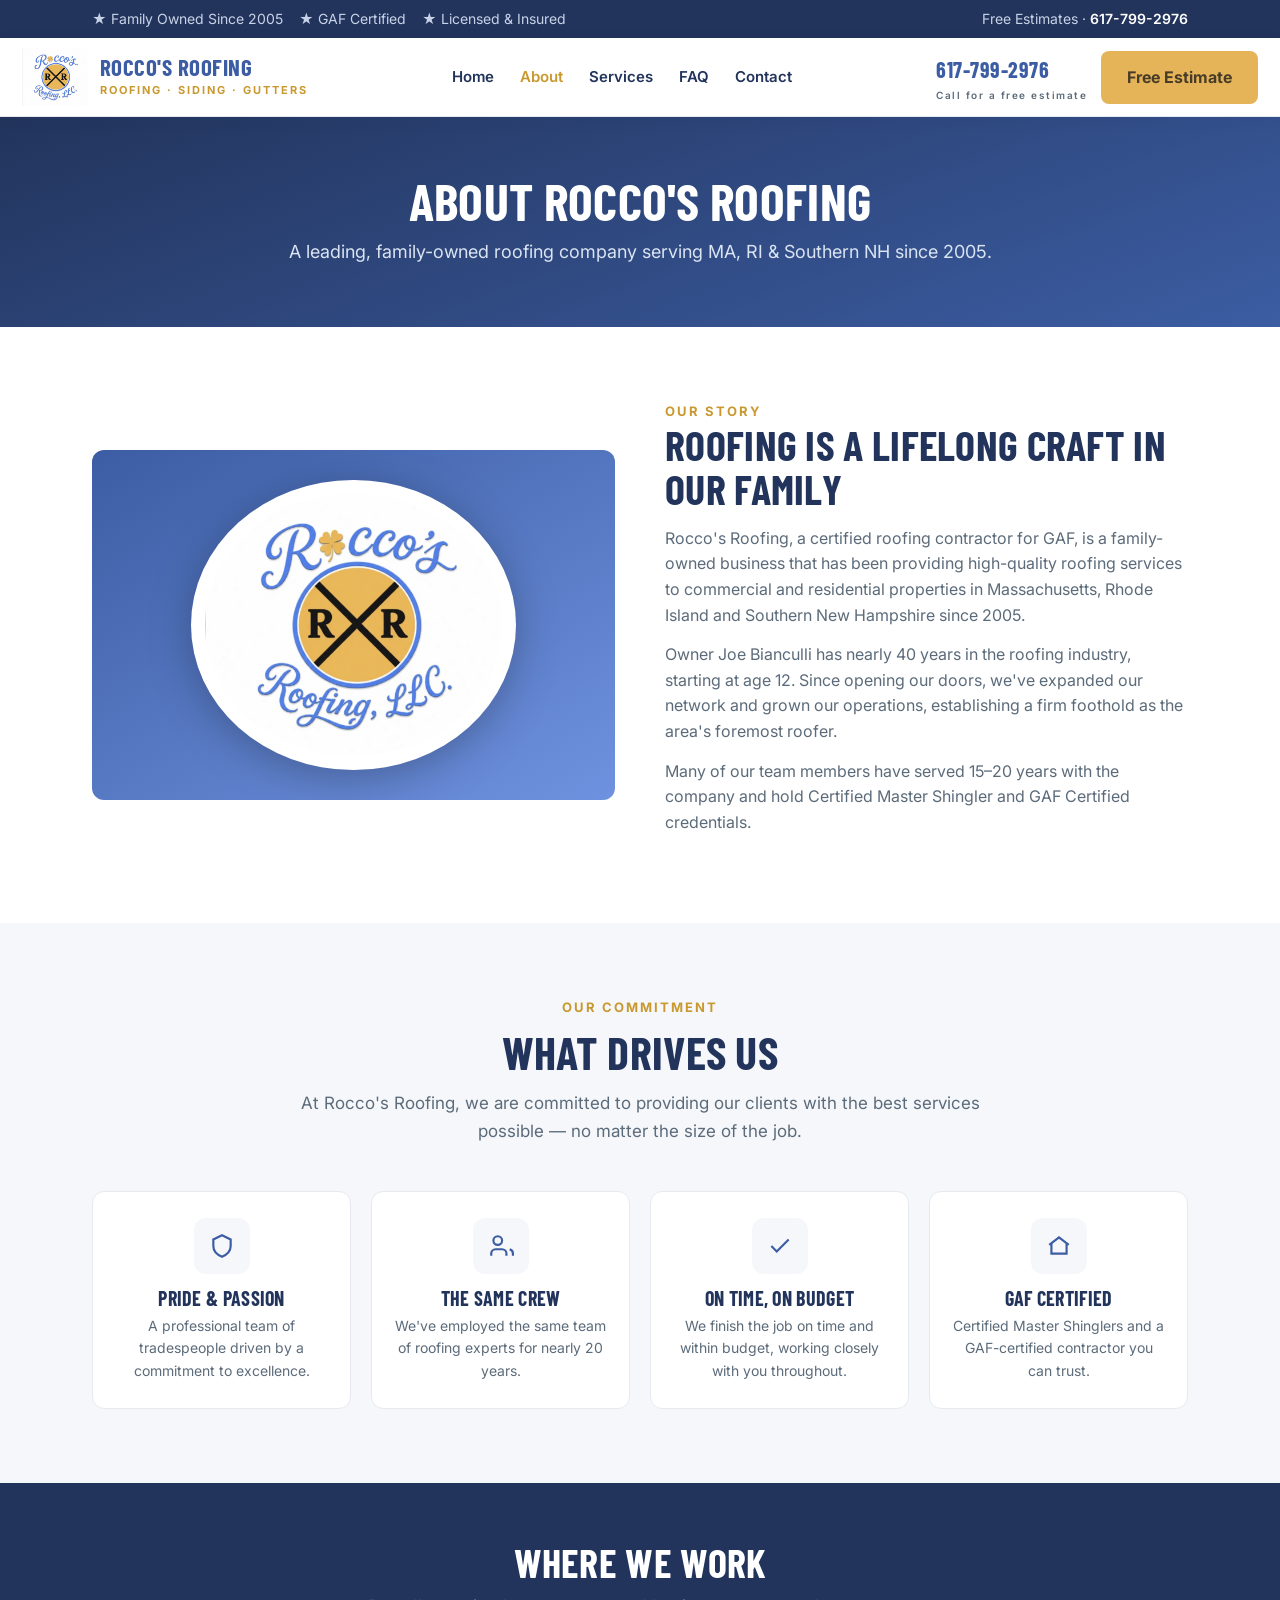
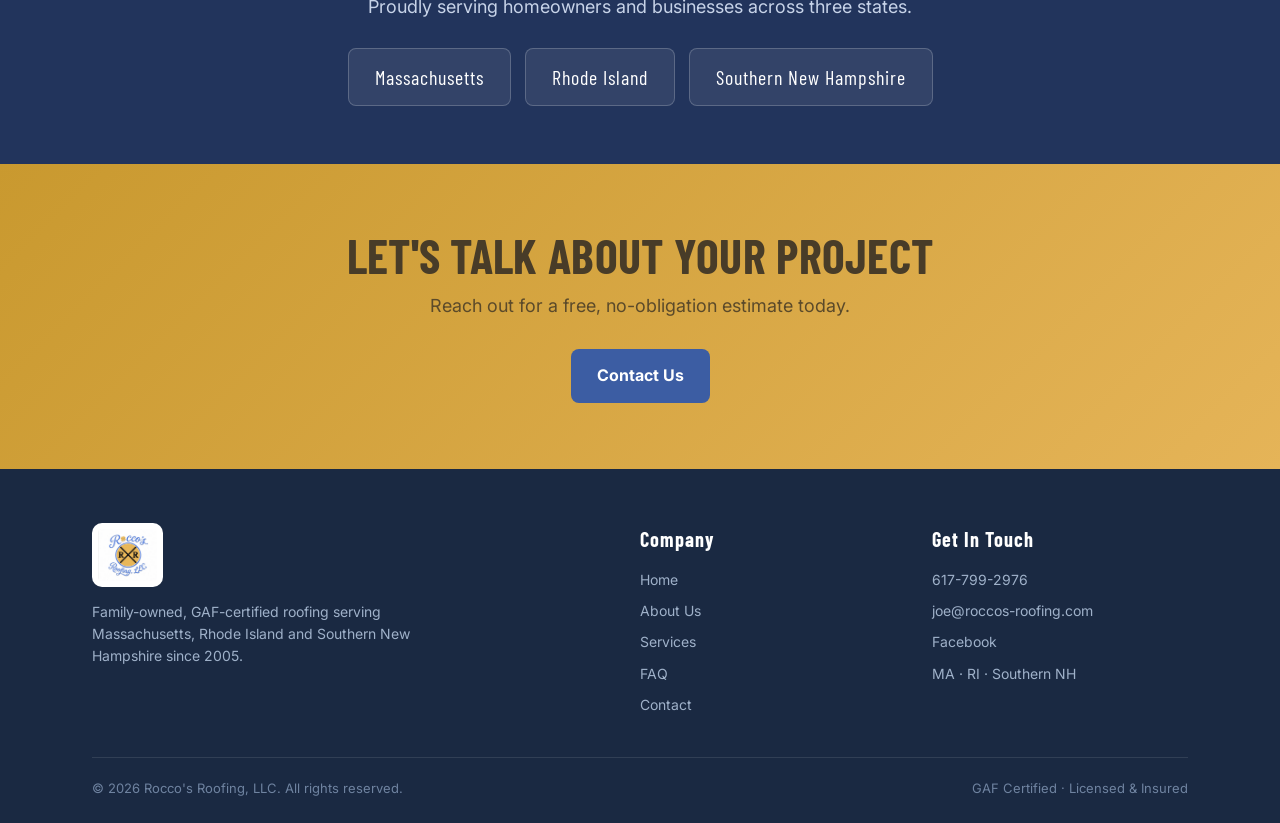
==== about.html @ b404a89e "add new website" ====
<!DOCTYPE html>
<html lang="en">
<head>
<meta charset="UTF-8">
<meta name="viewport" content="width=device-width, initial-scale=1.0">
<title>About Us | Rocco's Roofing, LLC</title>
<meta name="description" content="Family-owned since 2005 and GAF-certified, Rocco's Roofing serves MA, RI and Southern NH with a trusted crew of Certified Master Shinglers. Owner Joe Bianculli has nearly 40 years in roofing.">
<link rel="icon" href="logo.png">
<link rel="preconnect" href="https://fonts.googleapis.com"><link rel="preconnect" href="https://fonts.gstatic.com" crossorigin>
<link href="https://fonts.googleapis.com/css2?family=Barlow+Condensed:wght@600;700&family=Inter:wght@400;500;600;700&display=swap" rel="stylesheet">
<link rel="stylesheet" href="style.css">
</head>
<body>
<div class="topbar"><div class="wrap">
  <div class="badges"><span>★ Family Owned Since 2005</span><span>★ GAF Certified</span><span>★ Licensed &amp; Insured</span></div>
  <div>Free Estimates · <a href="tel:6177992976">617-799-2976</a></div>
</div></div>
<header><div class="nav">
  <a class="brand" href="index.html"><img src="logo.png" alt="Rocco's Roofing, LLC logo"><span class="bt"><b>Rocco's Roofing</b><small>Roofing · Siding · Gutters</small></span></a>
  <nav class="menu" id="menu"><a href="index.html">Home</a><a href="about.html" class="active">About</a><a href="services.html">Services</a><a href="faq.html">FAQ</a><a href="contact.html">Contact</a></nav>
  <div class="nav-cta"><a class="phone-link" href="tel:6177992976">617-799-2976<span>Call for a free estimate</span></a><a class="btn btn-gold" href="contact.html">Free Estimate</a><button class="hamburger" id="burger" aria-label="Menu"><span></span><span></span><span></span></button></div>
</div></header>

<section class="page-hero"><div class="wrap"><h1>About Rocco's Roofing</h1><p>A leading, family-owned roofing company serving MA, RI &amp; Southern NH since 2005.</p></div></section>

<section class="pad"><div class="wrap split">
  <div class="imgcard"><img src="logo.png" alt="Rocco's Roofing, LLC"></div>
  <div>
    <div class="kick">Our Story</div>
    <h2>Roofing is a lifelong craft in our family</h2>
    <p>Rocco's Roofing, a certified roofing contractor for GAF, is a family-owned business that has been providing high-quality roofing services to commercial and residential properties in Massachusetts, Rhode Island and Southern New Hampshire since 2005.</p>
    <p>Owner Joe Bianculli has nearly 40 years in the roofing industry, starting at age 12. Since opening our doors, we've expanded our network and grown our operations, establishing a firm foothold as the area's foremost roofer.</p>
    <p>Many of our team members have served 15–20 years with the company and hold Certified Master Shingler and GAF Certified credentials.</p>
  </div>
</div></section>

<section class="pad services"><div class="wrap">
  <div class="sec-head"><div class="kick">Our Commitment</div><h2>What drives us</h2><p>At Rocco's Roofing, we are committed to providing our clients with the best services possible — no matter the size of the job.</p></div>
  <div class="features">
    <div class="feature"><div class="ic"><svg width="26" height="26" viewBox="0 0 24 24" fill="none" stroke="currentColor" stroke-width="2"><path d="M12 2l8 4v6c0 5-3.5 8-8 10-4.5-2-8-5-8-10V6z"/></svg></div><h3>Pride &amp; Passion</h3><p>A professional team of tradespeople driven by a commitment to excellence.</p></div>
    <div class="feature"><div class="ic"><svg width="26" height="26" viewBox="0 0 24 24" fill="none" stroke="currentColor" stroke-width="2"><path d="M17 21v-2a4 4 0 00-4-4H7a4 4 0 00-4 4v2"/><circle cx="9" cy="7" r="4"/><path d="M23 21v-2a4 4 0 00-3-3.87"/></svg></div><h3>The Same Crew</h3><p>We've employed the same team of roofing experts for nearly 20 years.</p></div>
    <div class="feature"><div class="ic"><svg width="26" height="26" viewBox="0 0 24 24" fill="none" stroke="currentColor" stroke-width="2"><path d="M20 6L9 17l-5-5"/></svg></div><h3>On Time, On Budget</h3><p>We finish the job on time and within budget, working closely with you throughout.</p></div>
    <div class="feature"><div class="ic"><svg width="26" height="26" viewBox="0 0 24 24" fill="none" stroke="currentColor" stroke-width="2"><path d="M3 11l9-7 9 7"/><path d="M5 10v9h14v-9"/></svg></div><h3>GAF Certified</h3><p>Certified Master Shinglers and a GAF-certified contractor you can trust.</p></div>
  </div>
</div></section>

<section class="area"><div class="wrap">
  <h2>Where We Work</h2><p>Proudly serving homeowners and businesses across three states.</p>
  <div class="states"><span>Massachusetts</span><span>Rhode Island</span><span>Southern New Hampshire</span></div>
</div></section>

<section class="final"><div class="wrap">
  <h2>Let's talk about your project</h2><p>Reach out for a free, no-obligation estimate today.</p>
  <a class="btn btn-blue" href="contact.html">Contact Us</a>
</div></section>

<footer><div class="wrap">
  <div class="foot-grid">
    <div><a class="brand" href="index.html"><img src="logo.png" alt="Rocco's Roofing, LLC"></a><p style="max-width:320px;margin-top:14px">Family-owned, GAF-certified roofing serving Massachusetts, Rhode Island and Southern New Hampshire since 2005.</p></div>
    <div><h4>Company</h4><ul><li><a href="index.html">Home</a></li><li><a href="about.html">About Us</a></li><li><a href="services.html">Services</a></li><li><a href="faq.html">FAQ</a></li><li><a href="contact.html">Contact</a></li></ul></div>
    <div><h4>Get In Touch</h4><ul><li><a href="tel:6177992976">617-799-2976</a></li><li><a href="mailto:joe@roccos-roofing.com">joe@roccos-roofing.com</a></li><li><a href="https://facebook.com/RoccosroofingLLC" target="_blank" rel="noopener">Facebook</a></li><li>MA · RI · Southern NH</li></ul></div>
  </div>
  <div class="foot-bottom"><div>© 2026 Rocco's Roofing, LLC. All rights reserved.</div><div>GAF Certified · Licensed &amp; Insured</div></div>
</div></footer>
<script>var b=document.getElementById('burger'),m=document.getElementById('menu');if(b){b.addEventListener('click',function(){m.classList.toggle('open');});}</script>
</body>
</html>
---- style.css ----
:root{
  --blue:#6F92E0;--blue-deep:#3c5da3;--blue-darker:#22345c;
  --gold:#E5B458;--gold-deep:#c9992f;
  --ink:#2b2b2b;--warmblack:#483C28;--muted:#5c6b7a;
  --line:#e6e9ef;--bg-soft:#f5f7fb;--white:#ffffff;
  --radius:12px;--shadow:0 10px 30px rgba(34,52,92,.12);
}
*{box-sizing:border-box;margin:0;padding:0}
html{scroll-behavior:smooth}
body{font-family:'Inter',system-ui,-apple-system,Segoe UI,Roboto,sans-serif;color:var(--ink);line-height:1.6;background:var(--white)}
h1,h2,h3{font-family:'Barlow Condensed','Inter',sans-serif;line-height:1.05;letter-spacing:.3px;text-transform:uppercase}
a{color:inherit;text-decoration:none}
img{max-width:100%;display:block}
.wrap{max-width:1140px;margin:0 auto;padding:0 22px}
.btn{display:inline-flex;align-items:center;gap:8px;font-weight:700;padding:14px 26px;border-radius:8px;font-size:16px;transition:.2s;cursor:pointer;border:0;font-family:'Inter',sans-serif}
.btn-gold{background:var(--gold);color:var(--warmblack)}
.btn-gold:hover{background:var(--gold-deep);color:#fff;transform:translateY(-1px)}
.btn-ghost{background:transparent;color:#fff;border:2px solid rgba(255,255,255,.6)}
.btn-ghost:hover{background:rgba(255,255,255,.14);border-color:#fff}
.btn-blue{background:var(--blue-deep);color:#fff}
.btn-blue:hover{background:var(--blue-darker)}
.topbar{background:var(--blue-darker);color:#c8d3e8;font-size:14px}
.topbar .wrap{display:flex;justify-content:space-between;align-items:center;padding:8px 22px;flex-wrap:wrap;gap:6px}
.topbar a{color:#fff;font-weight:600}
.topbar .badges span{margin-right:16px;white-space:nowrap}
header{position:sticky;top:0;z-index:50;background:#fff;border-bottom:1px solid var(--line);box-shadow:0 2px 14px rgba(34,52,92,.06)}
.nav{display:flex;align-items:center;justify-content:space-between;padding:10px 22px}
.brand{display:flex;align-items:center;gap:12px}
.brand img{height:58px;width:auto}
.brand .bt b{font-family:'Barlow Condensed';font-size:23px;letter-spacing:.5px;text-transform:uppercase;color:var(--blue-deep);line-height:1;display:block}
.brand .bt small{display:block;font-size:11px;letter-spacing:2px;text-transform:uppercase;color:var(--gold-deep);font-weight:700;margin-top:3px}
nav.menu{display:flex;align-items:center;gap:26px}
nav.menu a{font-weight:600;font-size:15px;color:var(--blue-darker)}
nav.menu a:hover,nav.menu a.active{color:var(--gold-deep)}
.nav-cta{display:flex;align-items:center;gap:14px}
.phone-link{font-family:'Barlow Condensed';font-size:22px;color:var(--blue-deep);font-weight:700;letter-spacing:.5px}
.phone-link span{display:block;font-family:'Inter';font-size:10px;letter-spacing:1.5px;color:var(--muted);font-weight:600}
.hamburger{display:none;background:none;border:0;cursor:pointer;flex-direction:column;gap:5px;padding:8px}
.hamburger span{width:26px;height:3px;background:var(--blue-deep);border-radius:2px}
.hero{position:relative;background:linear-gradient(160deg,var(--blue-darker) 0%,var(--blue-deep) 60%,var(--blue) 130%);color:#fff;overflow:hidden}
.hero::after{content:"";position:absolute;inset:0;background:repeating-linear-gradient(135deg,rgba(255,255,255,.04) 0 2px,transparent 2px 22px);opacity:.6}
.hero .roofline{position:absolute;bottom:-1px;left:0;width:100%;height:70px;display:block}
.hero .wrap{position:relative;z-index:2;padding:76px 22px 104px}
.hero .eyebrow{display:inline-block;background:rgba(229,180,88,.2);color:#f2d79b;border:1px solid rgba(229,180,88,.5);padding:6px 14px;border-radius:30px;font-size:13px;font-weight:700;letter-spacing:1px;text-transform:uppercase;margin-bottom:18px}
.hero h1{font-size:clamp(38px,6vw,66px);color:#fff;max-width:840px}
.hero h1 em{font-style:normal;color:var(--gold)}
.hero p.lead{font-size:clamp(17px,2.2vw,21px);color:#dbe4f2;max-width:610px;margin:20px 0 32px}
.hero .cta-row{display:flex;gap:14px;flex-wrap:wrap}
.trust{display:flex;gap:30px;flex-wrap:wrap;margin-top:44px;padding-top:26px;border-top:1px solid rgba(255,255,255,.16)}
.trust div{min-width:110px}
.trust b{font-family:'Barlow Condensed';font-size:34px;color:var(--gold);display:block;line-height:1}
.trust small{color:#b7c4da;font-size:13px;letter-spacing:.5px}
section.pad{padding:74px 0}
.sec-head{text-align:center;max-width:700px;margin:0 auto 46px}
.sec-head .kick{color:var(--gold-deep);font-weight:700;letter-spacing:2px;text-transform:uppercase;font-size:13px}
.sec-head h2{font-size:clamp(30px,4.5vw,46px);color:var(--blue-darker);margin:10px 0 14px}
.sec-head p{color:var(--muted);font-size:17px}
.page-hero{background:linear-gradient(160deg,var(--blue-darker),var(--blue-deep));color:#fff;padding:56px 0 60px;text-align:center}
.page-hero h1{font-size:clamp(34px,5vw,52px);color:#fff}
.page-hero p{color:#dbe4f2;font-size:18px;margin-top:10px}
.features{display:grid;grid-template-columns:repeat(auto-fit,minmax(200px,1fr));gap:20px}
.feature{background:#fff;border:1px solid var(--line);border-radius:var(--radius);padding:26px 22px;text-align:center;transition:.2s}
.feature:hover{transform:translateY(-4px);box-shadow:var(--shadow);border-color:transparent}
.feature .ic{width:56px;height:56px;margin:0 auto 14px;border-radius:12px;background:var(--bg-soft);display:grid;place-items:center;color:var(--blue-deep)}
.feature h3{font-size:20px;color:var(--blue-darker);margin-bottom:6px}
.feature p{font-size:14px;color:var(--muted)}
.services{background:var(--bg-soft)}
.svc-grid{display:grid;grid-template-columns:repeat(auto-fit,minmax(240px,1fr));gap:22px}
.svc{background:#fff;border-radius:var(--radius);overflow:hidden;box-shadow:0 4px 18px rgba(34,52,92,.07);transition:.2s;border:1px solid var(--line)}
.svc:hover{transform:translateY(-5px);box-shadow:var(--shadow)}
.svc .top{height:96px;display:grid;place-items:center;color:#fff}
.svc.a .top{background:linear-gradient(135deg,var(--blue-darker),var(--blue-deep))}
.svc.b .top{background:linear-gradient(135deg,var(--gold-deep),var(--gold))}
.svc.c .top{background:linear-gradient(135deg,var(--blue-deep),var(--blue))}
.svc.d .top{background:linear-gradient(135deg,#8a6a2c,var(--gold-deep))}
.svc .body{padding:22px}
.svc h3{font-size:22px;color:var(--blue-darker);margin-bottom:8px}
.svc p{font-size:14px;color:var(--muted);margin-bottom:10px}
.svc ul{margin:0 0 0 18px;color:var(--muted);font-size:14px}
.svc ul li{margin-bottom:4px}
.area{background:var(--blue-darker);color:#fff;text-align:center;padding:58px 0}
.area h2{font-size:clamp(26px,4vw,40px);color:#fff}
.area p{color:#c7d3e8;font-size:18px;margin-top:10px}
.area .states{display:flex;gap:14px;justify-content:center;flex-wrap:wrap;margin-top:26px}
.area .states span{background:rgba(255,255,255,.08);border:1px solid rgba(255,255,255,.2);padding:12px 26px;border-radius:8px;font-family:'Barlow Condensed';font-size:20px;letter-spacing:1px}
.split{display:grid;grid-template-columns:1fr 1fr;gap:50px;align-items:center}
.split .imgcard{background:linear-gradient(150deg,var(--blue-deep),var(--blue));border-radius:var(--radius);min-height:320px;display:grid;place-items:center;position:relative;overflow:hidden;padding:30px}
.split .imgcard img{max-width:70%;filter:drop-shadow(0 8px 20px rgba(0,0,0,.25));background:#fff;border-radius:50%;padding:14px}
.split h2{font-size:clamp(28px,4vw,42px);color:var(--blue-darker);margin-bottom:16px}
.split .kick{color:var(--gold-deep);font-weight:700;letter-spacing:2px;text-transform:uppercase;font-size:13px}
.split p{color:var(--muted);margin-bottom:14px}
.split ul{list-style:none;margin:18px 0}
.split li{padding-left:30px;position:relative;margin-bottom:10px;color:var(--ink);font-weight:500}
.split li::before{content:"\2713";position:absolute;left:0;top:1px;color:#fff;background:var(--gold-deep);width:20px;height:20px;border-radius:50%;font-size:12px;display:grid;place-items:center}
.faq-list{max-width:820px;margin:0 auto}
.faq-item{border:1px solid var(--line);border-radius:var(--radius);margin-bottom:16px;overflow:hidden;background:#fff}
.faq-item summary{cursor:pointer;padding:20px 24px;font-family:'Barlow Condensed';font-size:22px;color:var(--blue-darker);list-style:none;display:flex;justify-content:space-between;align-items:center;letter-spacing:.3px}
.faq-item summary::-webkit-details-marker{display:none}
.faq-item summary::after{content:"+";color:var(--gold-deep);font-size:26px;font-weight:700}
.faq-item[open] summary::after{content:"\2013"}
.faq-item .ans{padding:0 24px 22px;color:var(--muted)}
.contact-grid{display:grid;grid-template-columns:1fr 1fr;gap:44px}
.contact-info h3{font-size:26px;color:var(--blue-darker);margin-bottom:14px}
.contact-info p{color:var(--muted);margin-bottom:14px}
.contact-info .row{display:flex;align-items:center;gap:12px;margin-bottom:14px;font-size:16px;color:var(--ink)}
.contact-info .row .ic{width:42px;height:42px;border-radius:10px;background:var(--bg-soft);display:grid;place-items:center;color:var(--blue-deep);flex:none}
form.cf{background:var(--bg-soft);border:1px solid var(--line);border-radius:var(--radius);padding:26px}
form.cf label{display:block;font-size:13px;font-weight:600;color:var(--blue-darker);margin:0 0 6px}
form.cf input,form.cf textarea{width:100%;padding:12px 14px;border:1px solid var(--line);border-radius:8px;font-size:15px;margin-bottom:16px;font-family:inherit;background:#fff}
form.cf .two{display:grid;grid-template-columns:1fr 1fr;gap:14px}
form.cf textarea{min-height:120px;resize:vertical}
.final{background:linear-gradient(135deg,var(--gold-deep),var(--gold));color:var(--warmblack);text-align:center;padding:66px 0}
.final h2{font-size:clamp(30px,4.5vw,48px);color:var(--warmblack)}
.final p{font-size:18px;margin:12px 0 28px;color:#5b4a2a}
footer{background:#1a2942;color:#9fb1c9;padding:54px 0 24px;font-size:14px}
.foot-grid{display:grid;grid-template-columns:2fr 1fr 1fr;gap:36px;padding-bottom:32px;border-bottom:1px solid rgba(255,255,255,.1)}
footer h4{color:#fff;font-family:'Barlow Condensed';font-size:20px;letter-spacing:1px;margin-bottom:14px}
footer a:hover{color:var(--gold)}
footer .brand img{height:64px;background:#fff;border-radius:10px;padding:6px}
footer ul{list-style:none}
footer li{margin-bottom:9px}
.foot-bottom{padding-top:20px;display:flex;justify-content:space-between;flex-wrap:wrap;gap:8px;font-size:13px;color:#6f83a0}
@media(max-width:860px){
  nav.menu,.nav-cta .phone-link{display:none}
  .hamburger{display:flex}
  .split,.contact-grid{grid-template-columns:1fr}
  .foot-grid{grid-template-columns:1fr 1fr}
  nav.menu.open{display:flex;position:absolute;top:100%;left:0;right:0;background:#fff;flex-direction:column;padding:18px 22px;gap:16px;border-bottom:1px solid var(--line);box-shadow:var(--shadow)}
}
@media(max-width:520px){
  .foot-grid{grid-template-columns:1fr}
  .topbar .badges{display:none}
  form.cf .two{grid-template-columns:1fr}
  .hero .cta-row .btn{flex:1;justify-content:center}
}
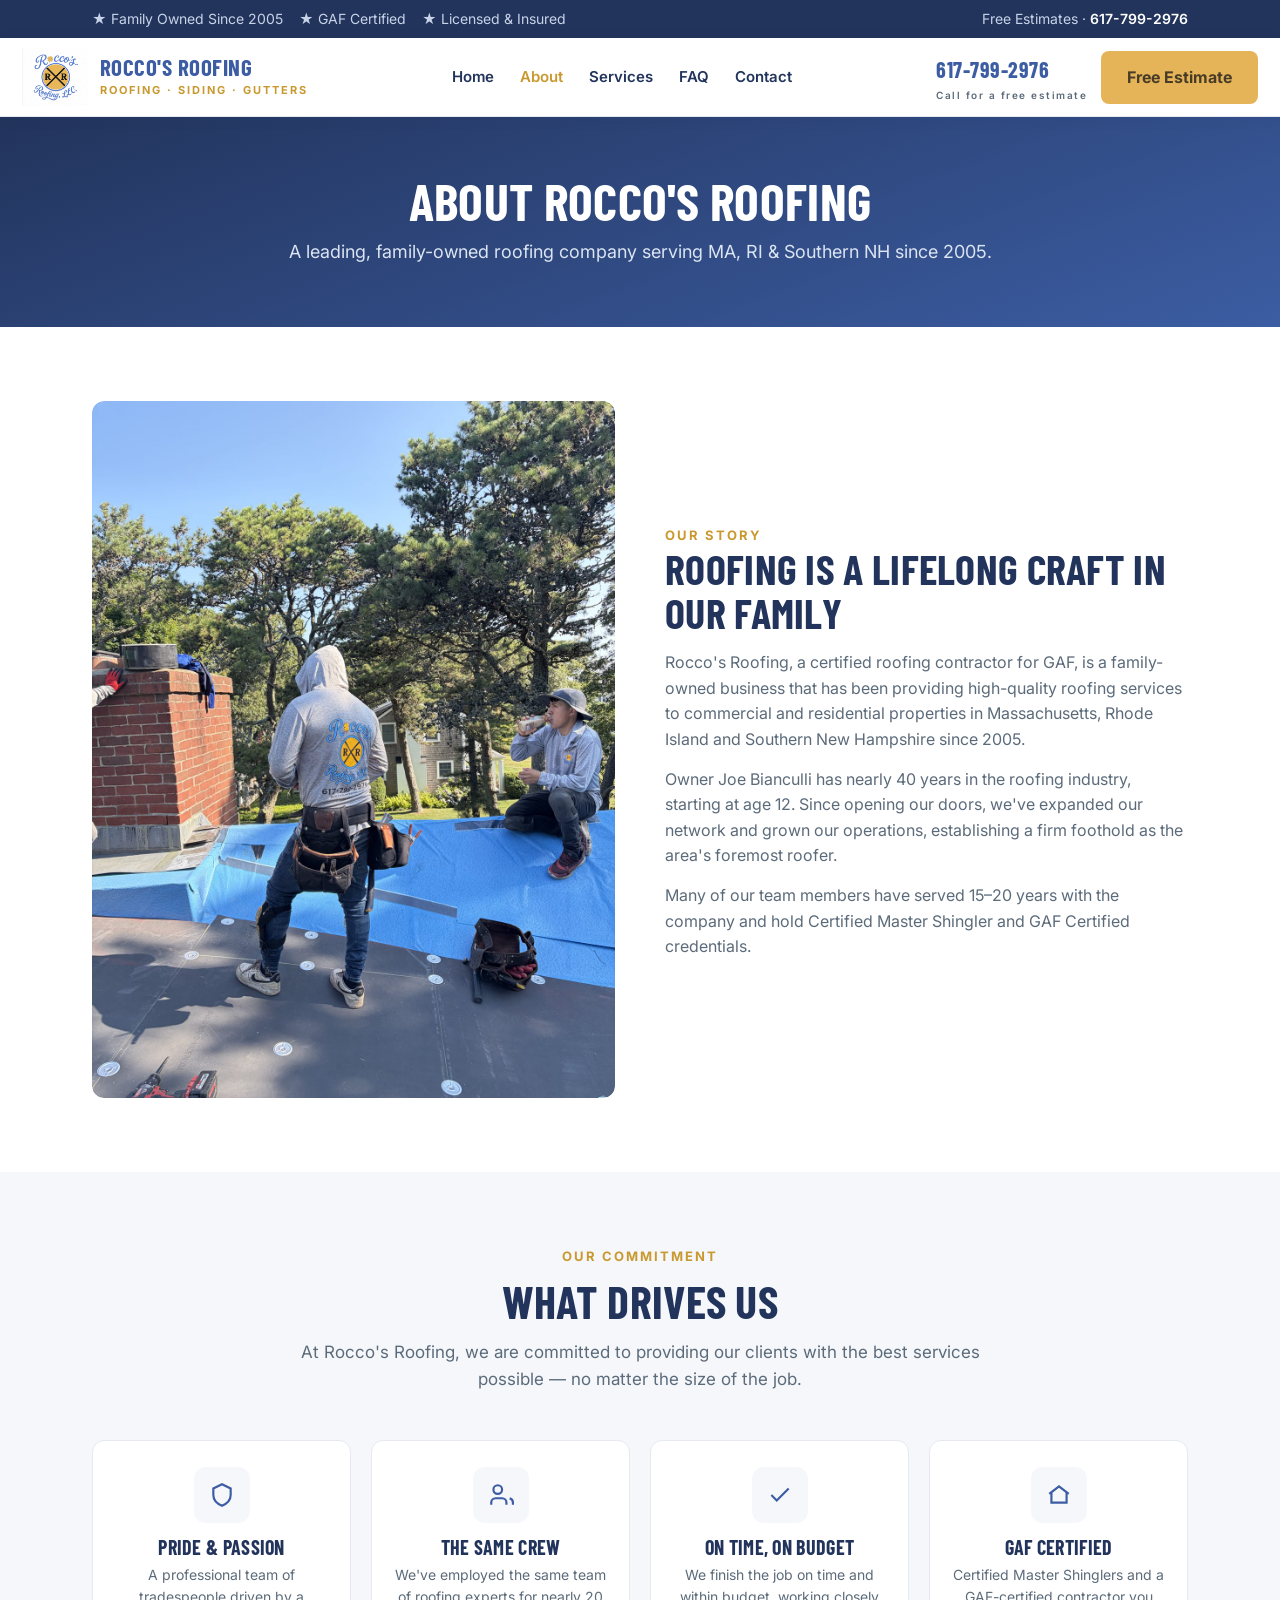
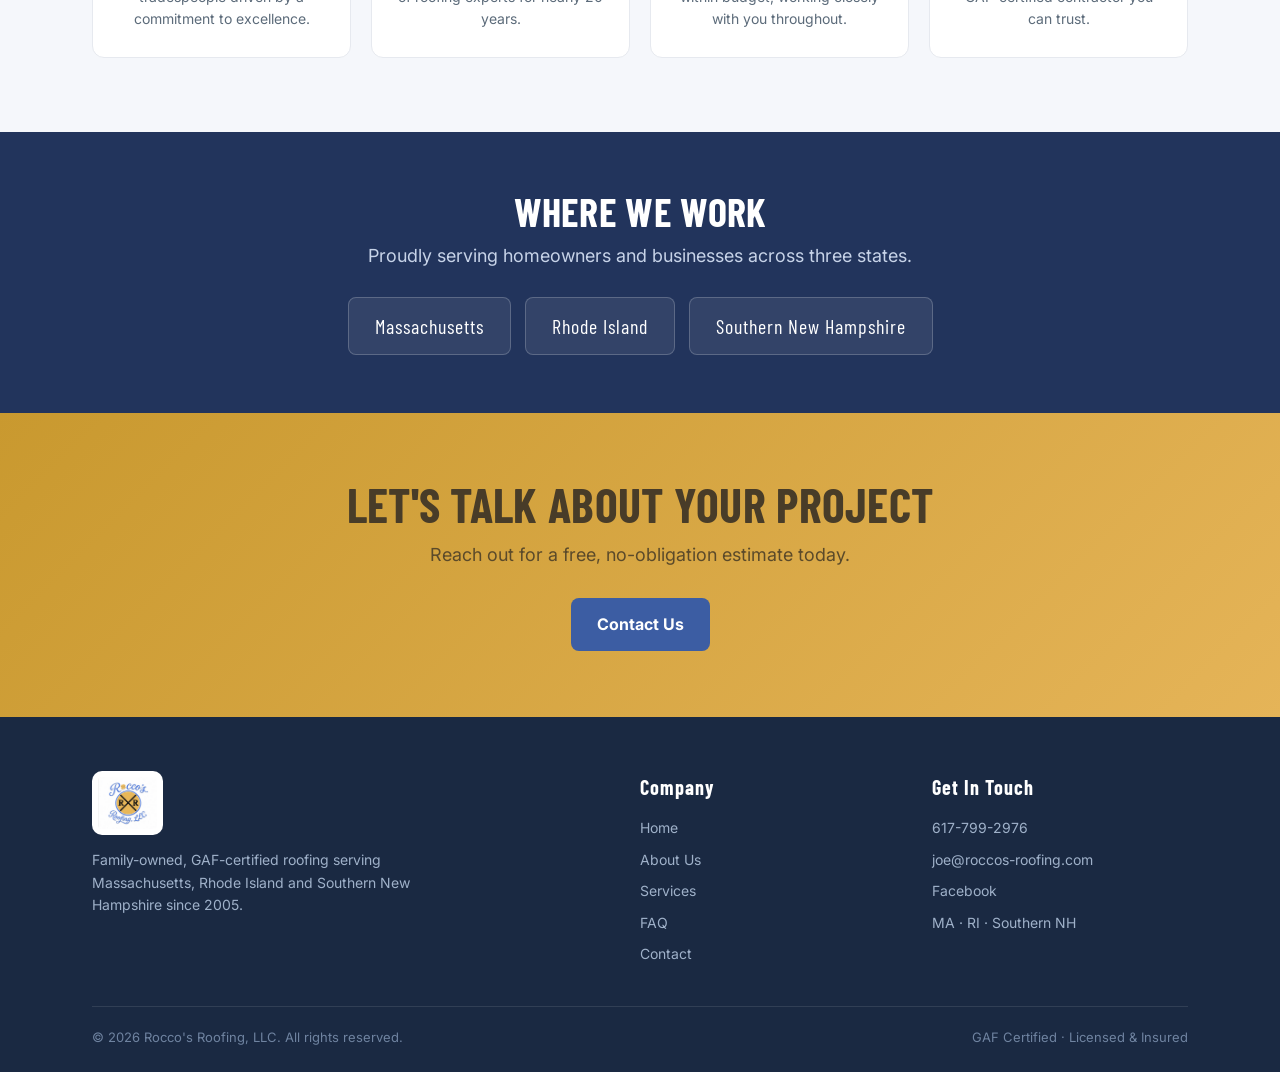
==== commit c4a3ca7f: "add job photos" ====
--- a/about.html
+++ b/about.html
@@ -24,7 +24,7 @@
 <section class="page-hero"><div class="wrap"><h1>About Rocco's Roofing</h1><p>A leading, family-owned roofing company serving MA, RI &amp; Southern NH since 2005.</p></div></section>
 
 <section class="pad"><div class="wrap split">
-  <div class="imgcard"><img src="logo.png" alt="Rocco's Roofing, LLC"></div>
+  <div class="imgcard photo"><img src="images/crew-branded.jpg" alt="The Rocco Roofing crew on a job site in branded gear"></div>
   <div>
     <div class="kick">Our Story</div>
     <h2>Roofing is a lifelong craft in our family</h2>
--- a/style.css
+++ b/style.css
@@ -133,3 +133,15 @@
   form.cf .two{grid-template-columns:1fr}
   .hero .cta-row .btn{flex:1;justify-content:center}
 }
+
+/* --- photos --- */
+.hero.photo{background:linear-gradient(150deg,rgba(24,38,66,.92),rgba(45,72,130,.74) 55%,rgba(111,146,224,.55)),url('images/work-colonial-newroof.jpg');background-size:cover;background-position:center}
+.split .imgcard.photo{padding:0;min-height:360px;background:none}
+.split .imgcard.photo img{width:100%;height:100%;min-height:360px;max-width:100%;object-fit:cover;border-radius:var(--radius);background:none;padding:0;filter:none;box-shadow:none}
+.gallery{display:grid;grid-template-columns:repeat(auto-fill,minmax(250px,1fr));gap:14px}
+.gallery a{position:relative;display:block;overflow:hidden;border-radius:10px;box-shadow:0 6px 18px rgba(34,52,92,.10)}
+.gallery a>span.ph{display:block;width:100%;aspect-ratio:4/3}
+.gallery img{position:absolute;inset:0;width:100%;height:100%;object-fit:cover;transition:transform .45s ease}
+.gallery a:hover img{transform:scale(1.07)}
+.gallery .cap{position:absolute;left:0;right:0;bottom:0;padding:24px 12px 10px;color:#fff;font-size:13px;font-weight:600;background:linear-gradient(transparent,rgba(15,23,40,.82));letter-spacing:.3px;z-index:2}
+@media(max-width:520px){.gallery{grid-template-columns:1fr 1fr;gap:8px}}
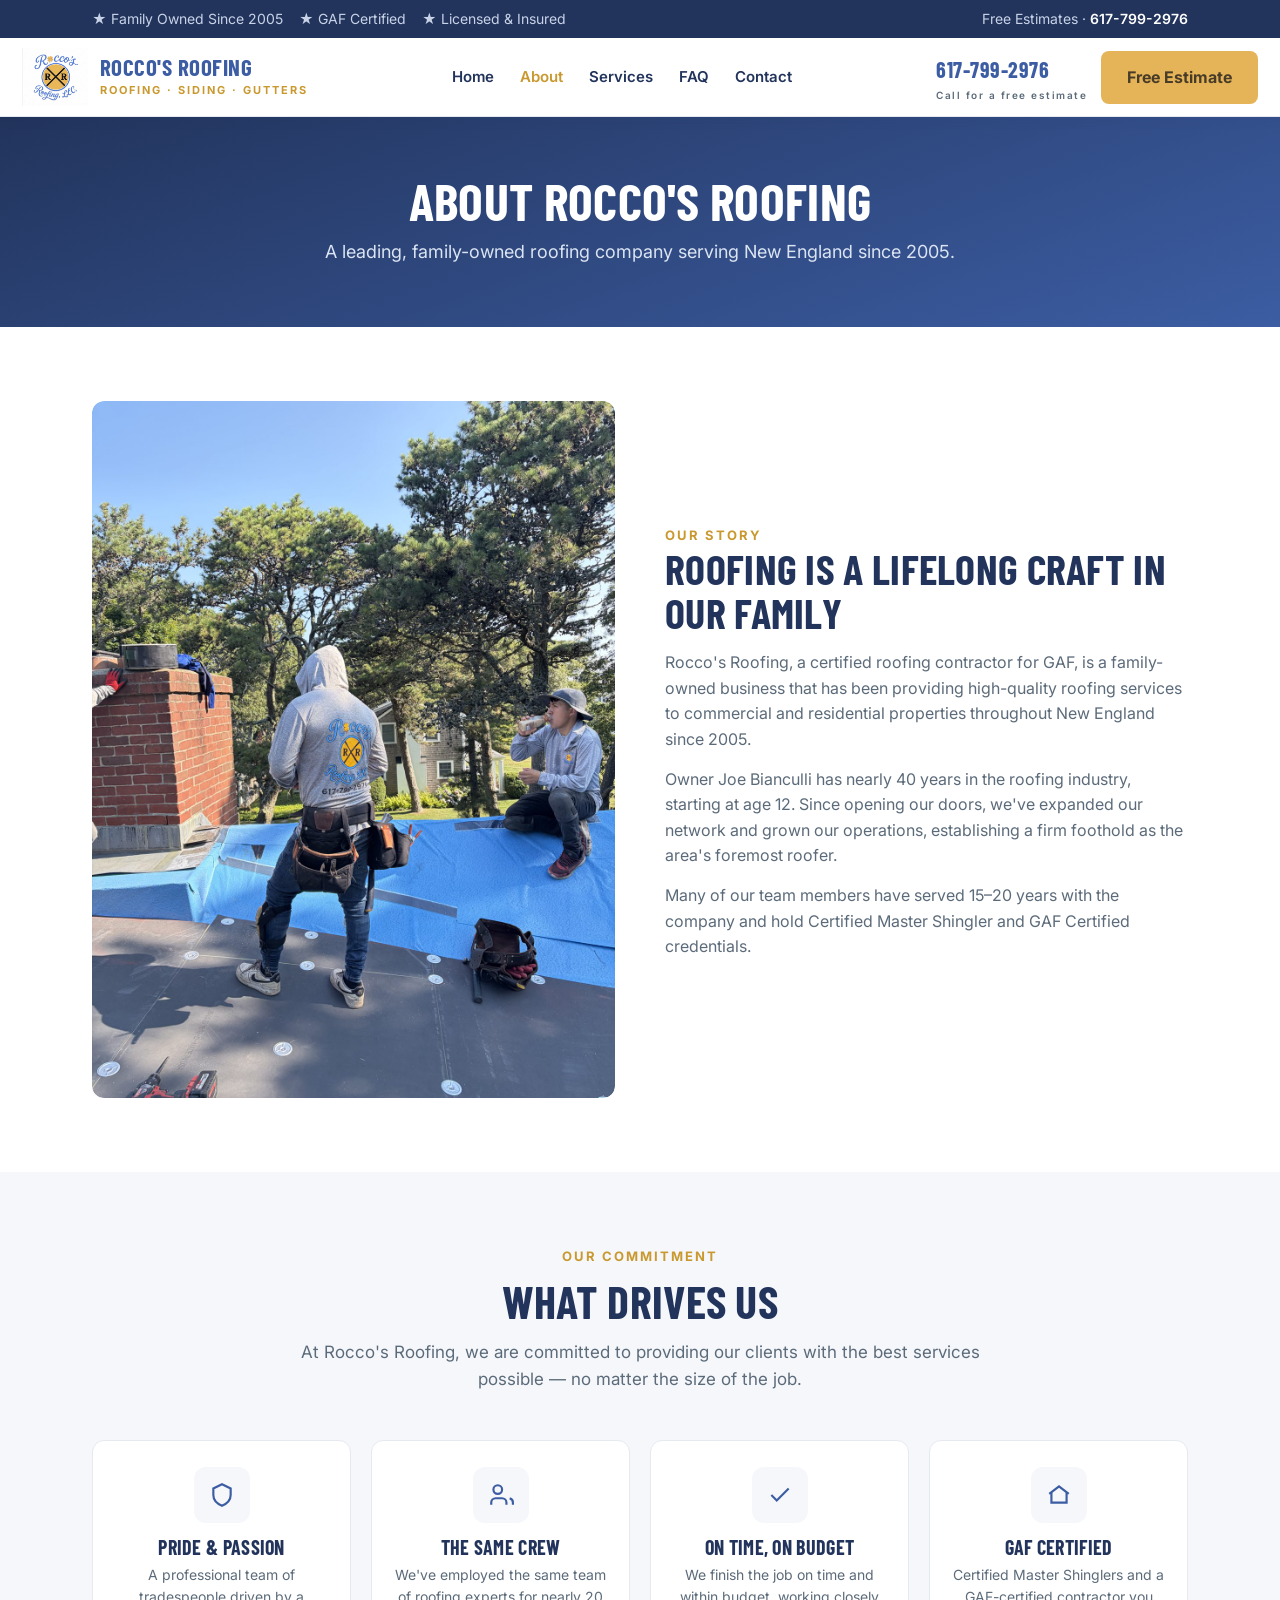
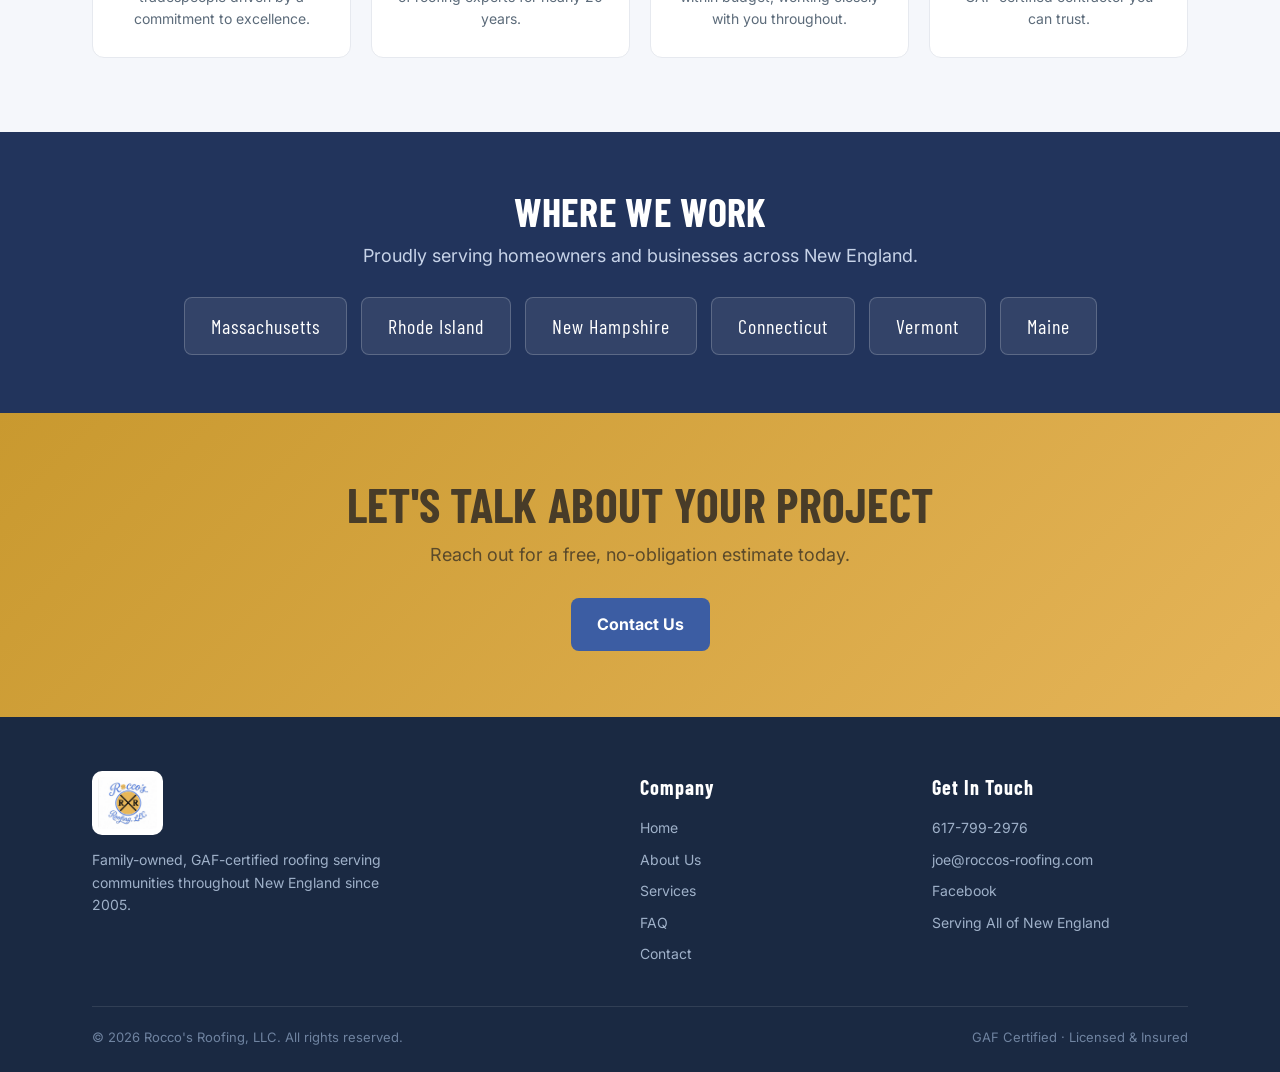
==== commit 8579a4a5: "add photos and update service area" ====
--- a/about.html
+++ b/about.html
@@ -4,7 +4,7 @@
 <meta charset="UTF-8">
 <meta name="viewport" content="width=device-width, initial-scale=1.0">
 <title>About Us | Rocco's Roofing, LLC</title>
-<meta name="description" content="Family-owned since 2005 and GAF-certified, Rocco's Roofing serves MA, RI and Southern NH with a trusted crew of Certified Master Shinglers. Owner Joe Bianculli has nearly 40 years in roofing.">
+<meta name="description" content="Family-owned since 2005 and GAF-certified, Rocco's Roofing serves New England with a trusted crew of Certified Master Shinglers. Owner Joe Bianculli has nearly 40 years in roofing.">
 <link rel="icon" href="logo.png">
 <link rel="preconnect" href="https://fonts.googleapis.com"><link rel="preconnect" href="https://fonts.gstatic.com" crossorigin>
 <link href="https://fonts.googleapis.com/css2?family=Barlow+Condensed:wght@600;700&family=Inter:wght@400;500;600;700&display=swap" rel="stylesheet">
@@ -21,14 +21,14 @@
   <div class="nav-cta"><a class="phone-link" href="tel:6177992976">617-799-2976<span>Call for a free estimate</span></a><a class="btn btn-gold" href="contact.html">Free Estimate</a><button class="hamburger" id="burger" aria-label="Menu"><span></span><span></span><span></span></button></div>
 </div></header>
 
-<section class="page-hero"><div class="wrap"><h1>About Rocco's Roofing</h1><p>A leading, family-owned roofing company serving MA, RI &amp; Southern NH since 2005.</p></div></section>
+<section class="page-hero"><div class="wrap"><h1>About Rocco's Roofing</h1><p>A leading, family-owned roofing company serving New England since 2005.</p></div></section>
 
 <section class="pad"><div class="wrap split">
   <div class="imgcard photo"><img src="images/crew-branded.jpg" alt="The Rocco Roofing crew on a job site in branded gear"></div>
   <div>
     <div class="kick">Our Story</div>
     <h2>Roofing is a lifelong craft in our family</h2>
-    <p>Rocco's Roofing, a certified roofing contractor for GAF, is a family-owned business that has been providing high-quality roofing services to commercial and residential properties in Massachusetts, Rhode Island and Southern New Hampshire since 2005.</p>
+    <p>Rocco's Roofing, a certified roofing contractor for GAF, is a family-owned business that has been providing high-quality roofing services to commercial and residential properties throughout New England since 2005.</p>
     <p>Owner Joe Bianculli has nearly 40 years in the roofing industry, starting at age 12. Since opening our doors, we've expanded our network and grown our operations, establishing a firm foothold as the area's foremost roofer.</p>
     <p>Many of our team members have served 15–20 years with the company and hold Certified Master Shingler and GAF Certified credentials.</p>
   </div>
@@ -45,8 +45,8 @@
 </div></section>
 
 <section class="area"><div class="wrap">
-  <h2>Where We Work</h2><p>Proudly serving homeowners and businesses across three states.</p>
-  <div class="states"><span>Massachusetts</span><span>Rhode Island</span><span>Southern New Hampshire</span></div>
+  <h2>Where We Work</h2><p>Proudly serving homeowners and businesses across New England.</p>
+  <div class="states"><span>Massachusetts</span><span>Rhode Island</span><span>New Hampshire</span><span>Connecticut</span><span>Vermont</span><span>Maine</span></div>
 </div></section>
 
 <section class="final"><div class="wrap">
@@ -56,9 +56,9 @@
 
 <footer><div class="wrap">
   <div class="foot-grid">
-    <div><a class="brand" href="index.html"><img src="logo.png" alt="Rocco's Roofing, LLC"></a><p style="max-width:320px;margin-top:14px">Family-owned, GAF-certified roofing serving Massachusetts, Rhode Island and Southern New Hampshire since 2005.</p></div>
+    <div><a class="brand" href="index.html"><img src="logo.png" alt="Rocco's Roofing, LLC"></a><p style="max-width:320px;margin-top:14px">Family-owned, GAF-certified roofing serving communities throughout New England since 2005.</p></div>
     <div><h4>Company</h4><ul><li><a href="index.html">Home</a></li><li><a href="about.html">About Us</a></li><li><a href="services.html">Services</a></li><li><a href="faq.html">FAQ</a></li><li><a href="contact.html">Contact</a></li></ul></div>
-    <div><h4>Get In Touch</h4><ul><li><a href="tel:6177992976">617-799-2976</a></li><li><a href="mailto:joe@roccos-roofing.com">joe@roccos-roofing.com</a></li><li><a href="https://facebook.com/RoccosroofingLLC" target="_blank" rel="noopener">Facebook</a></li><li>MA · RI · Southern NH</li></ul></div>
+    <div><h4>Get In Touch</h4><ul><li><a href="tel:6177992976">617-799-2976</a></li><li><a href="mailto:joe@roccos-roofing.com">joe@roccos-roofing.com</a></li><li><a href="https://facebook.com/RoccosroofingLLC" target="_blank" rel="noopener">Facebook</a></li><li>Serving All of New England</li></ul></div>
   </div>
   <div class="foot-bottom"><div>© 2026 Rocco's Roofing, LLC. All rights reserved.</div><div>GAF Certified · Licensed &amp; Insured</div></div>
 </div></footer>
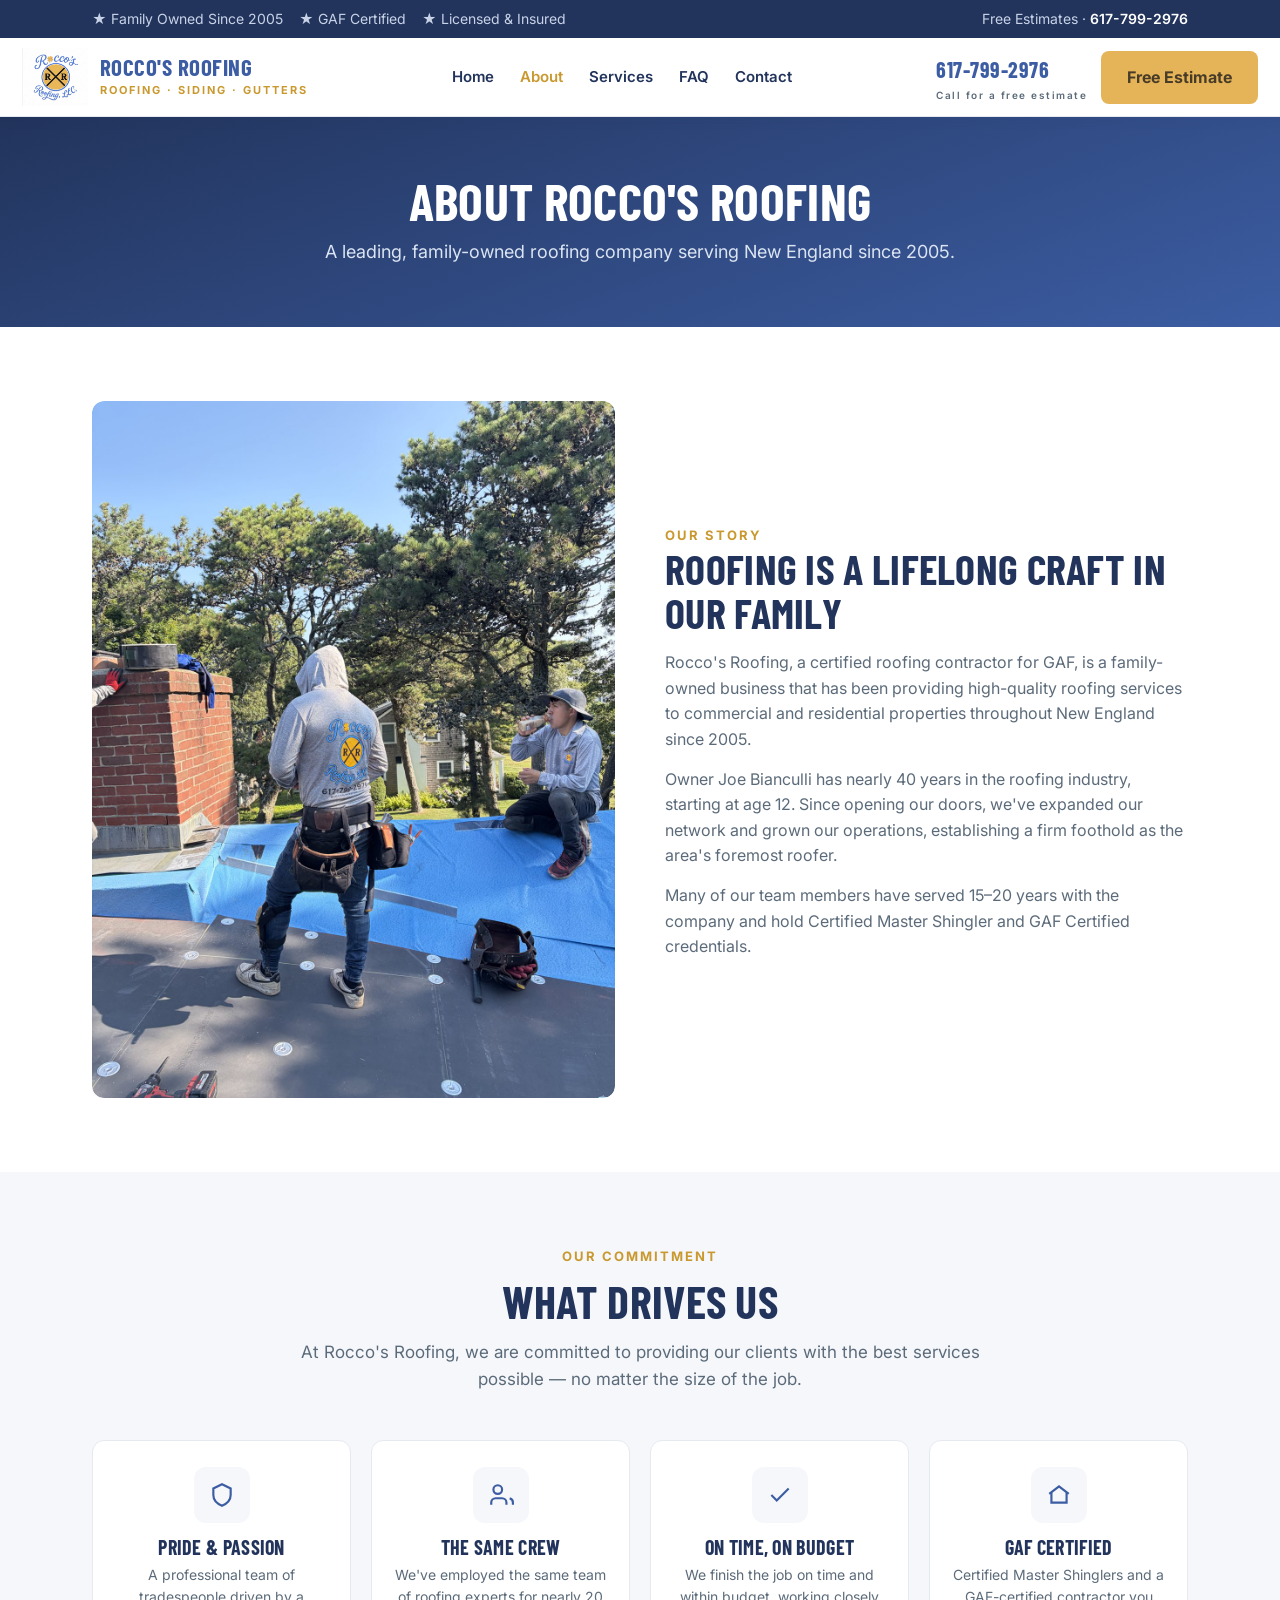
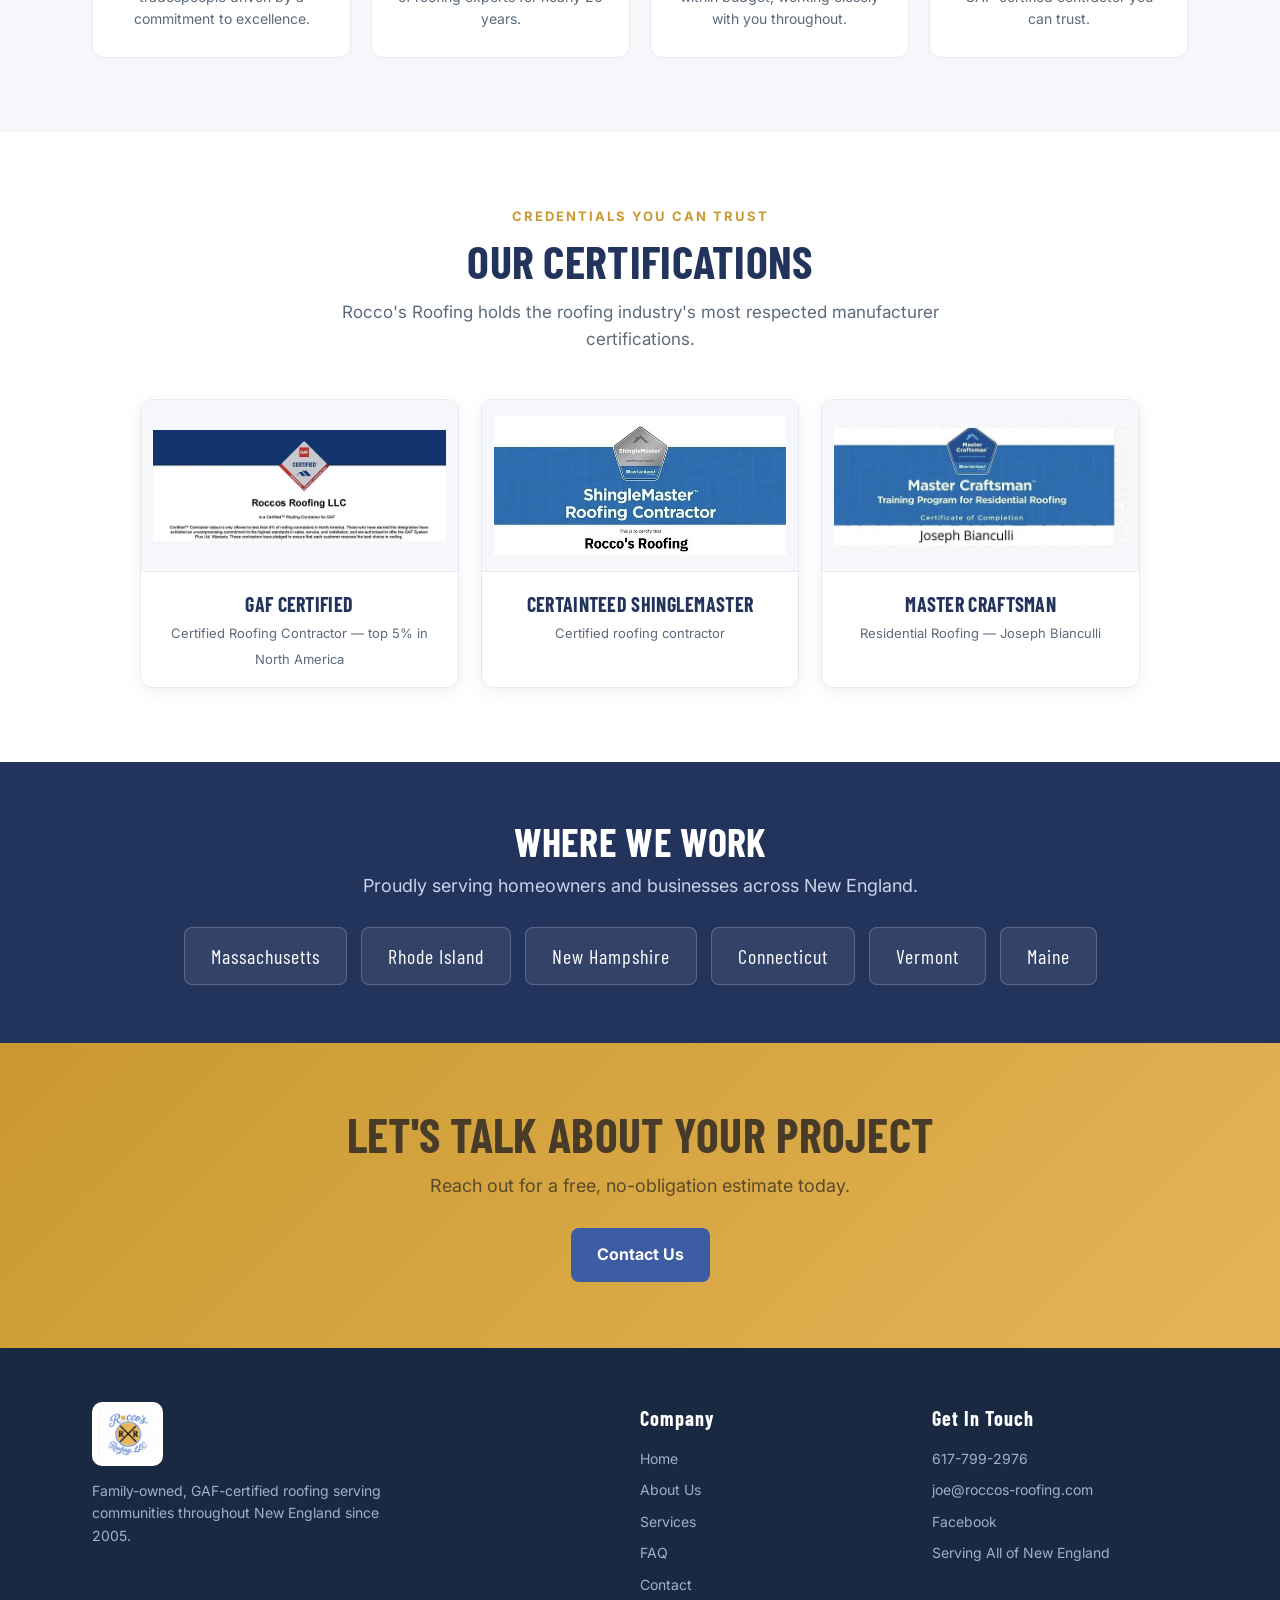
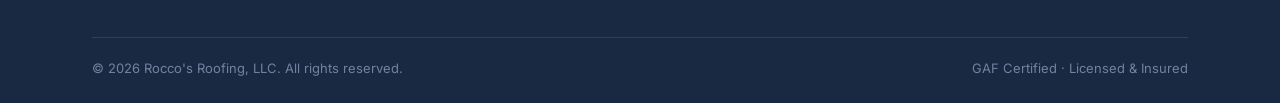
==== commit 15191210: "add photos, certifications, and new england update" ====
--- a/about.html
+++ b/about.html
@@ -44,6 +44,15 @@
   </div>
 </div></section>
 
+<section class="pad"><div class="wrap">
+  <div class="sec-head"><div class="kick">Credentials you can trust</div><h2>Our Certifications</h2><p>Rocco's Roofing holds the roofing industry's most respected manufacturer certifications.</p></div>
+  <div class="certs">
+    <div class="cert"><img src="images/cert-gaf.jpg" alt="GAF Certified Roofing Contractor - Roccos Roofing LLC" loading="lazy"><div class="lab"><b>GAF Certified</b><span>Certified Roofing Contractor &mdash; top 5% in North America</span></div></div>
+    <div class="cert"><img src="images/cert-shinglemaster.jpg" alt="CertainTeed ShingleMaster Roofing Contractor - Rocco's Roofing" loading="lazy"><div class="lab"><b>CertainTeed ShingleMaster</b><span>Certified roofing contractor</span></div></div>
+    <div class="cert"><img src="images/cert-master-craftsman.jpg" alt="CertainTeed Master Craftsman certificate - Joseph Bianculli" loading="lazy"><div class="lab"><b>Master Craftsman</b><span>Residential Roofing &mdash; Joseph Bianculli</span></div></div>
+  </div>
+</div></section>
+
 <section class="area"><div class="wrap">
   <h2>Where We Work</h2><p>Proudly serving homeowners and businesses across New England.</p>
   <div class="states"><span>Massachusetts</span><span>Rhode Island</span><span>New Hampshire</span><span>Connecticut</span><span>Vermont</span><span>Maine</span></div>
--- a/style.css
+++ b/style.css
@@ -145,3 +145,16 @@
 .gallery a:hover img{transform:scale(1.07)}
 .gallery .cap{position:absolute;left:0;right:0;bottom:0;padding:24px 12px 10px;color:#fff;font-size:13px;font-weight:600;background:linear-gradient(transparent,rgba(15,23,40,.82));letter-spacing:.3px;z-index:2}
 @media(max-width:520px){.gallery{grid-template-columns:1fr 1fr;gap:8px}}
+
+/* service card photos */
+.svc .photo-top{height:190px;overflow:hidden}
+.svc .photo-top img{width:100%;height:100%;object-fit:cover;display:block;transition:transform .45s ease}
+.svc:hover .photo-top img{transform:scale(1.06)}
+
+/* certifications */
+.certs{display:grid;grid-template-columns:repeat(auto-fit,minmax(260px,1fr));gap:22px;max-width:1000px;margin:0 auto}
+.cert{background:#fff;border:1px solid var(--line);border-radius:var(--radius);overflow:hidden;box-shadow:0 4px 18px rgba(34,52,92,.07);text-align:center}
+.cert img{width:100%;height:172px;object-fit:contain;background:#f5f7fb;padding:12px;border-bottom:1px solid var(--line)}
+.cert .lab{padding:16px 18px}
+.cert .lab b{display:block;font-family:'Barlow Condensed';font-size:20px;color:var(--blue-darker);letter-spacing:.3px;text-transform:uppercase}
+.cert .lab span{font-size:13px;color:var(--muted)}
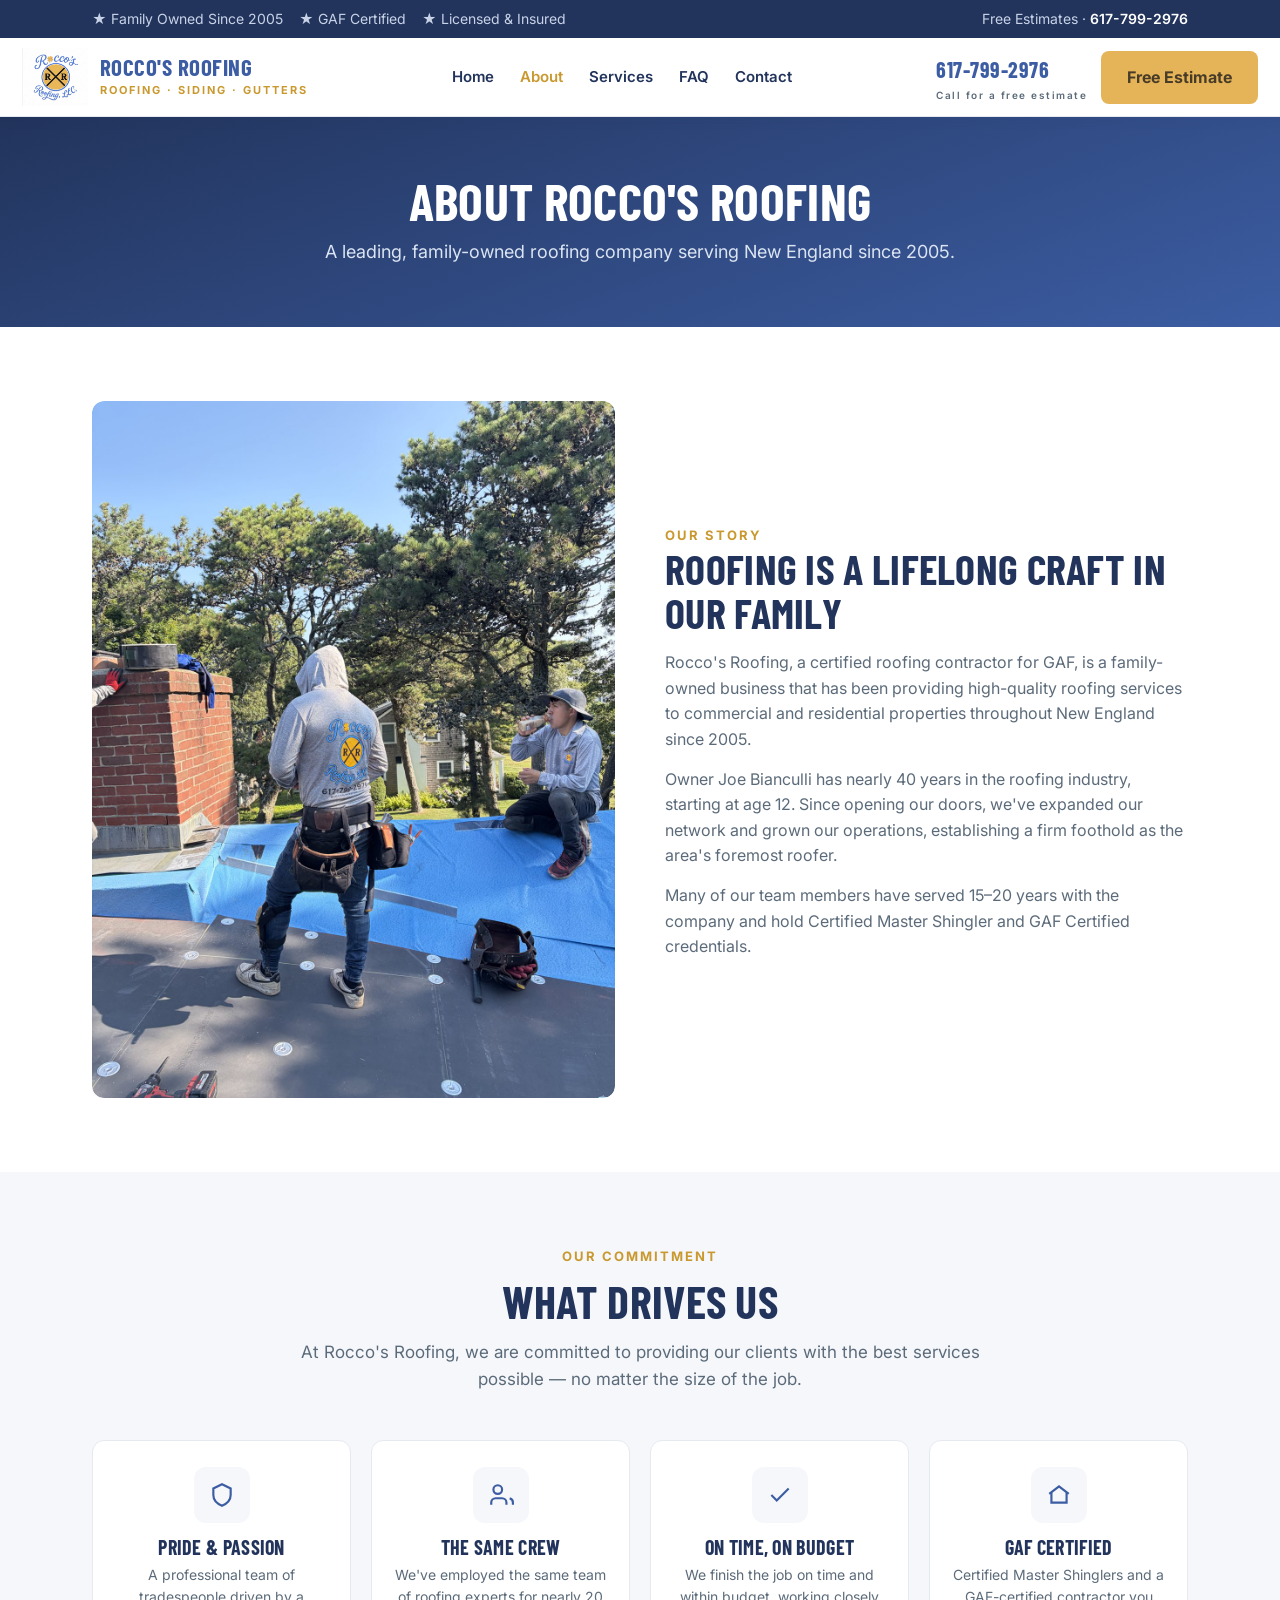
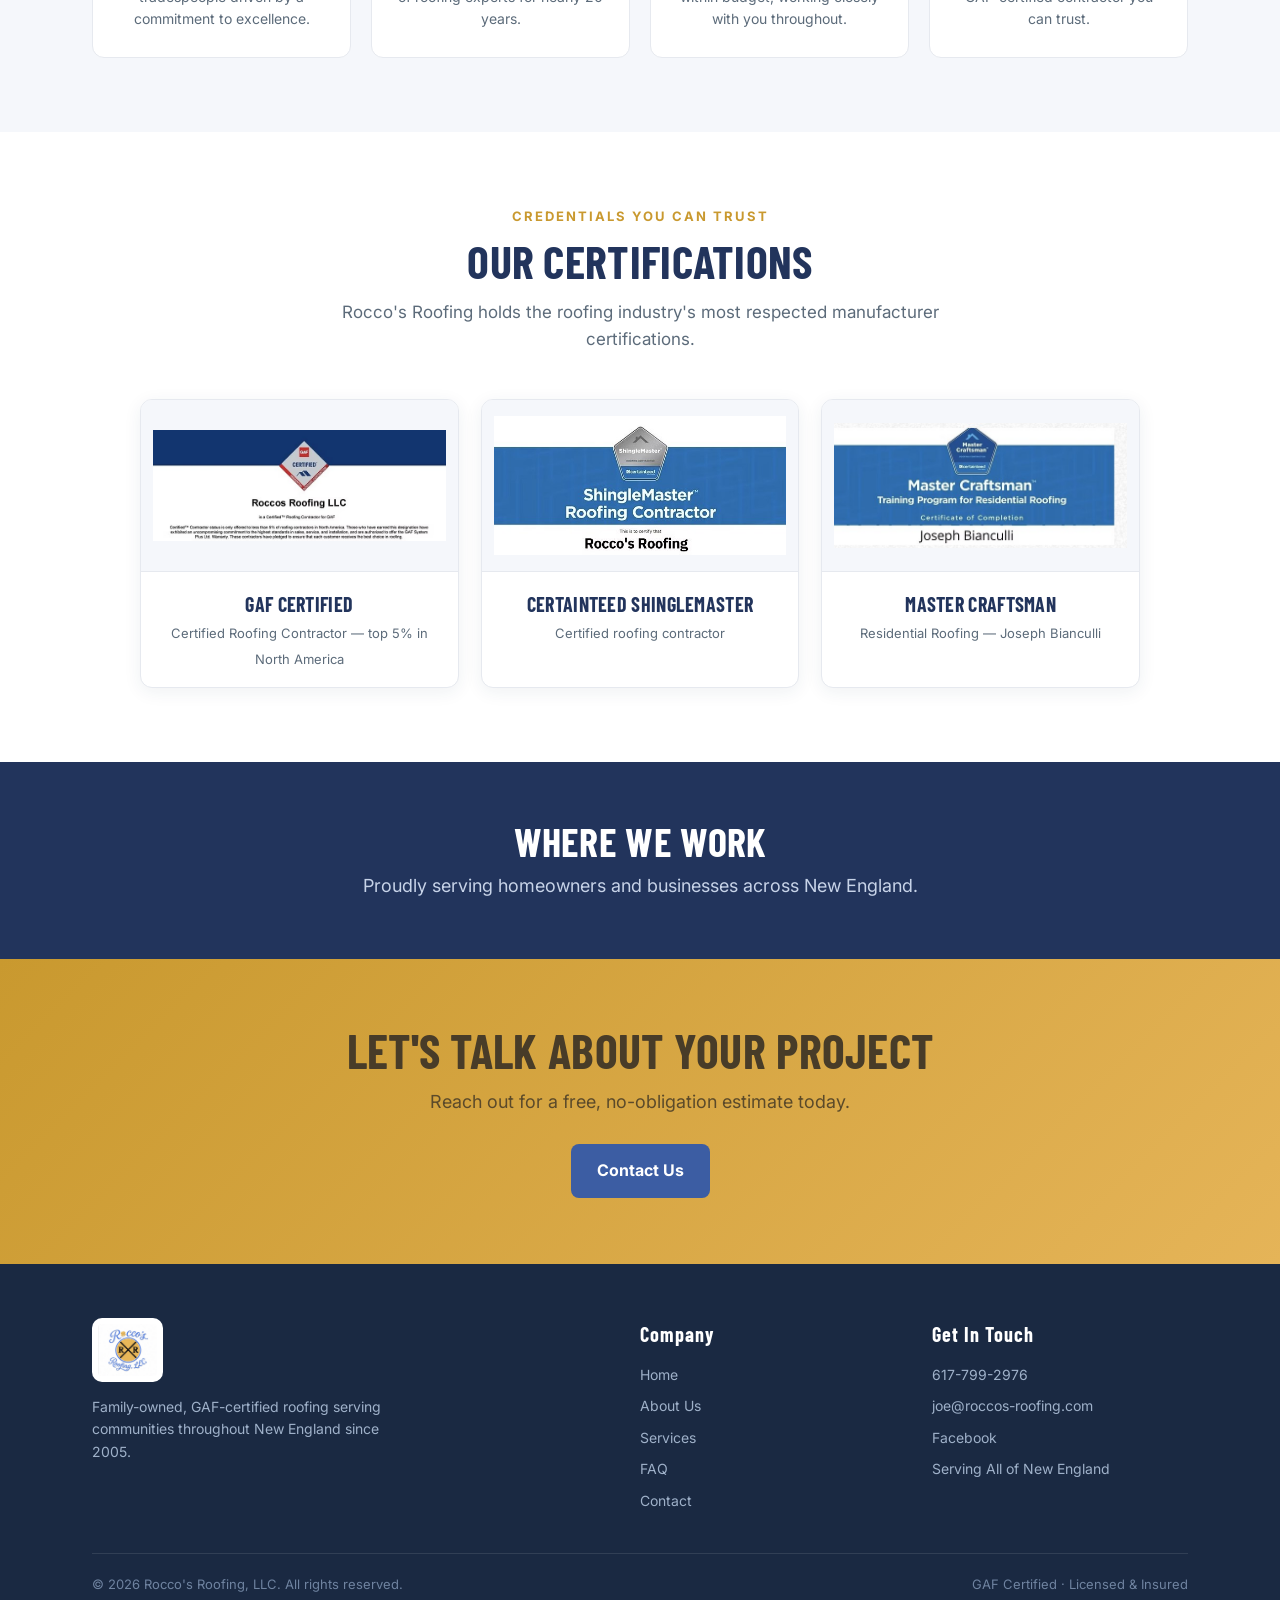
==== commit 72e84b2f: "remove states list" ====
--- a/about.html
+++ b/about.html
@@ -55,7 +55,6 @@
 
 <section class="area"><div class="wrap">
   <h2>Where We Work</h2><p>Proudly serving homeowners and businesses across New England.</p>
-  <div class="states"><span>Massachusetts</span><span>Rhode Island</span><span>New Hampshire</span><span>Connecticut</span><span>Vermont</span><span>Maine</span></div>
 </div></section>
 
 <section class="final"><div class="wrap">
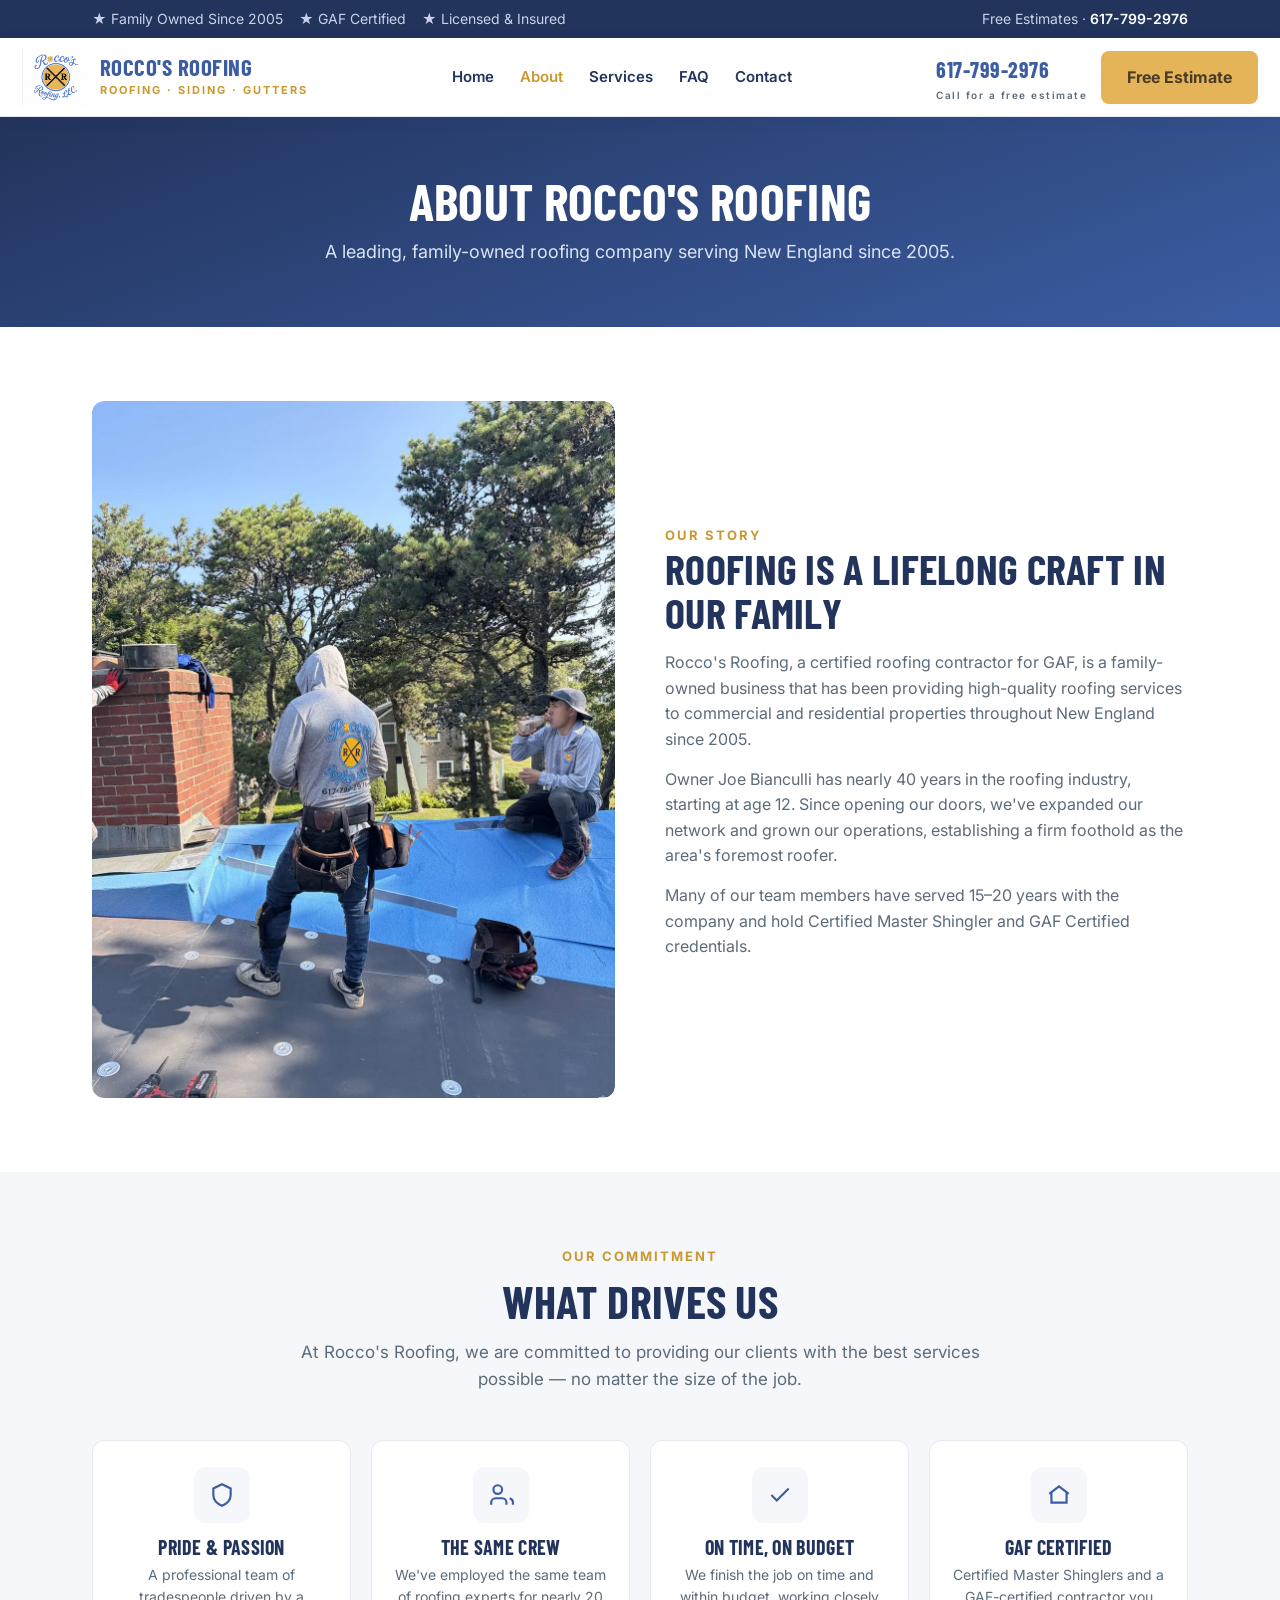
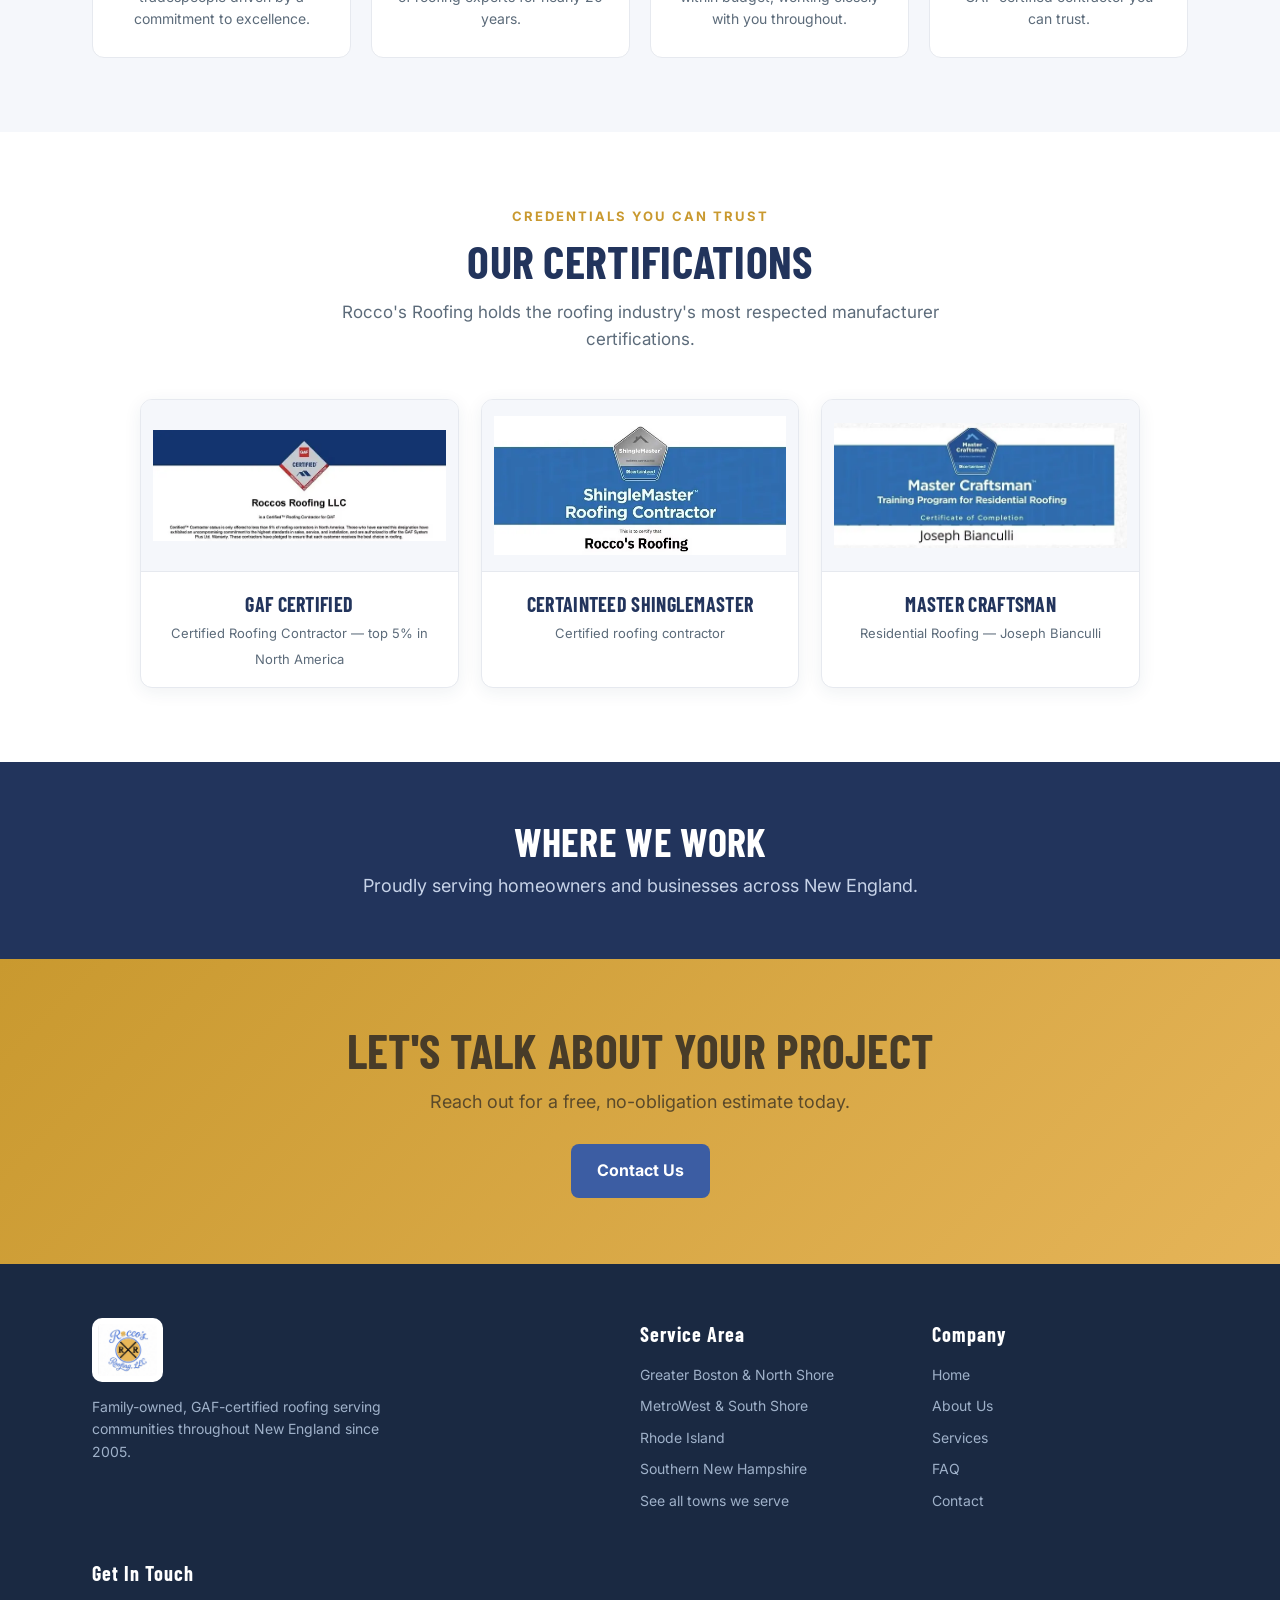
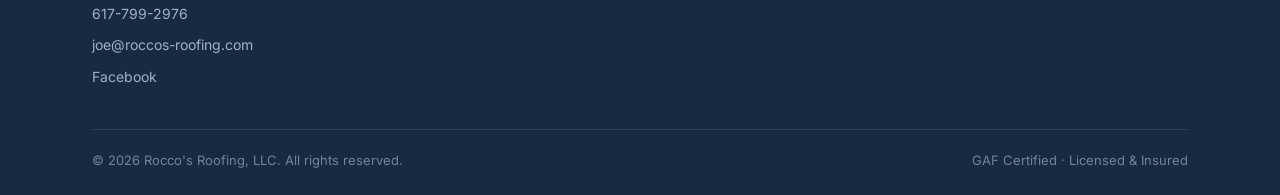
==== commit b15ab68b: "Fix broken contact form, add local SEO, cut page weight by two thirds The contact form could not sen" ====
--- a/about.html
+++ b/about.html
@@ -5,26 +5,44 @@
 <meta name="viewport" content="width=device-width, initial-scale=1.0">
 <title>About Us | Rocco's Roofing, LLC</title>
 <meta name="description" content="Family-owned since 2005 and GAF-certified, Rocco's Roofing serves New England with a trusted crew of Certified Master Shinglers. Owner Joe Bianculli has nearly 40 years in roofing.">
-<link rel="icon" href="logo.png">
+<link rel="icon" href="favicon.ico" sizes="any">
+<link rel="icon" type="image/png" sizes="32x32" href="favicon-32.png">
+<link rel="icon" type="image/png" sizes="16x16" href="favicon-16.png">
+<link rel="apple-touch-icon" href="apple-touch-icon.png">
+<link rel="manifest" href="site.webmanifest">
+<meta name="theme-color" content="#22345c">
+<meta property="og:type" content="website">
+<meta property="og:site_name" content="Rocco's Roofing, LLC">
+<meta property="og:title" content="About Us | Rocco's Roofing, LLC">
+<meta property="og:description" content="Family-owned since 2005 and GAF-certified, Rocco's Roofing serves New England with a trusted crew of Certified Master Shinglers. Owner Joe Bianculli has nearly 40 years in roofing.">
+<meta property="og:url" content="https://roccosroofing.com/about.html">
+<meta property="og:image" content="https://roccosroofing.com/og-image.png">
+<meta name="twitter:card" content="summary_large_image">
+<meta name="twitter:title" content="About Us | Rocco's Roofing, LLC">
+<meta name="twitter:description" content="Family-owned since 2005 and GAF-certified, Rocco's Roofing serves New England with a trusted crew of Certified Master Shinglers. Owner Joe Bianculli has nearly 40 years in roofing.">
+<meta name="twitter:image" content="https://roccosroofing.com/og-image.png">
+<link rel="canonical" href="https://roccosroofing.com/about.html">
 <link rel="preconnect" href="https://fonts.googleapis.com"><link rel="preconnect" href="https://fonts.gstatic.com" crossorigin>
 <link href="https://fonts.googleapis.com/css2?family=Barlow+Condensed:wght@600;700&family=Inter:wght@400;500;600;700&display=swap" rel="stylesheet">
 <link rel="stylesheet" href="style.css">
 </head>
 <body>
+<a class="skip-link" href="#main">Skip to main content</a>
 <div class="topbar"><div class="wrap">
   <div class="badges"><span>★ Family Owned Since 2005</span><span>★ GAF Certified</span><span>★ Licensed &amp; Insured</span></div>
-  <div>Free Estimates · <a href="tel:6177992976">617-799-2976</a></div>
+  <div>Free Estimates · <a href="tel:+16177992976">617-799-2976</a></div>
 </div></div>
 <header><div class="nav">
-  <a class="brand" href="index.html"><img src="logo.png" alt="Rocco's Roofing, LLC logo"><span class="bt"><b>Rocco's Roofing</b><small>Roofing · Siding · Gutters</small></span></a>
-  <nav class="menu" id="menu"><a href="index.html">Home</a><a href="about.html" class="active">About</a><a href="services.html">Services</a><a href="faq.html">FAQ</a><a href="contact.html">Contact</a></nav>
-  <div class="nav-cta"><a class="phone-link" href="tel:6177992976">617-799-2976<span>Call for a free estimate</span></a><a class="btn btn-gold" href="contact.html">Free Estimate</a><button class="hamburger" id="burger" aria-label="Menu"><span></span><span></span><span></span></button></div>
+  <a class="brand" href="index.html"><img src="logo.png" alt="Rocco's Roofing, LLC logo" width="66" height="58"><span class="bt"><b>Rocco's Roofing</b><small>Roofing · Siding · Gutters</small></span></a>
+  <nav class="menu" id="menu" aria-label="Main"><a href="index.html">Home</a><a href="about.html" class="active">About</a><a href="services.html">Services</a><a href="faq.html">FAQ</a><a href="contact.html">Contact</a></nav>
+  <div class="nav-cta"><a class="phone-link" href="tel:+16177992976">617-799-2976<span>Call for a free estimate</span></a><a class="btn btn-gold" href="contact.html">Free Estimate</a><button class="hamburger" id="burger" type="button" aria-label="Open menu" aria-expanded="false" aria-controls="menu"><span></span><span></span><span></span></button></div>
 </div></header>
 
+<main id="main">
 <section class="page-hero"><div class="wrap"><h1>About Rocco's Roofing</h1><p>A leading, family-owned roofing company serving New England since 2005.</p></div></section>
 
 <section class="pad"><div class="wrap split">
-  <div class="imgcard photo"><img src="images/crew-branded.jpg" alt="The Rocco Roofing crew on a job site in branded gear"></div>
+  <div class="imgcard photo"><picture><source srcset="images/crew-branded.webp" type="image/webp"><img src="images/crew-branded.jpg" alt="The Rocco Roofing crew on a job site in branded gear" width="1050" height="1400" loading="lazy" decoding="async"></picture></div>
   <div>
     <div class="kick">Our Story</div>
     <h2>Roofing is a lifelong craft in our family</h2>
@@ -47,9 +65,9 @@
 <section class="pad"><div class="wrap">
   <div class="sec-head"><div class="kick">Credentials you can trust</div><h2>Our Certifications</h2><p>Rocco's Roofing holds the roofing industry's most respected manufacturer certifications.</p></div>
   <div class="certs">
-    <div class="cert"><img src="images/cert-gaf.jpg" alt="GAF Certified Roofing Contractor - Roccos Roofing LLC" loading="lazy"><div class="lab"><b>GAF Certified</b><span>Certified Roofing Contractor &mdash; top 5% in North America</span></div></div>
-    <div class="cert"><img src="images/cert-shinglemaster.jpg" alt="CertainTeed ShingleMaster Roofing Contractor - Rocco's Roofing" loading="lazy"><div class="lab"><b>CertainTeed ShingleMaster</b><span>Certified roofing contractor</span></div></div>
-    <div class="cert"><img src="images/cert-master-craftsman.jpg" alt="CertainTeed Master Craftsman certificate - Joseph Bianculli" loading="lazy"><div class="lab"><b>Master Craftsman</b><span>Residential Roofing &mdash; Joseph Bianculli</span></div></div>
+    <div class="cert"><picture><source srcset="images/cert-gaf.webp" type="image/webp"><img src="images/cert-gaf.jpg" alt="GAF Certified Roofing Contractor - Roccos Roofing LLC" loading="lazy" width="696" height="264"></picture><div class="lab"><b>GAF Certified</b><span>Certified Roofing Contractor &mdash; top 5% in North America</span></div></div>
+    <div class="cert"><picture><source srcset="images/cert-shinglemaster.webp" type="image/webp"><img src="images/cert-shinglemaster.jpg" alt="CertainTeed ShingleMaster Roofing Contractor - Rocco's Roofing" loading="lazy" width="556" height="264"></picture><div class="lab"><b>CertainTeed ShingleMaster</b><span>Certified roofing contractor</span></div></div>
+    <div class="cert"><picture><source srcset="images/cert-master-craftsman.webp" type="image/webp"><img src="images/cert-master-craftsman.jpg" alt="CertainTeed Master Craftsman certificate - Joseph Bianculli" loading="lazy" width="600" height="256"></picture><div class="lab"><b>Master Craftsman</b><span>Residential Roofing &mdash; Joseph Bianculli</span></div></div>
   </div>
 </div></section>
 
@@ -62,14 +80,18 @@
   <a class="btn btn-blue" href="contact.html">Contact Us</a>
 </div></section>
 
+</main>
+
 <footer><div class="wrap">
   <div class="foot-grid">
-    <div><a class="brand" href="index.html"><img src="logo.png" alt="Rocco's Roofing, LLC"></a><p style="max-width:320px;margin-top:14px">Family-owned, GAF-certified roofing serving communities throughout New England since 2005.</p></div>
+    <div><a class="brand" href="index.html"><img src="logo.png" alt="Rocco's Roofing, LLC" width="72" height="64" loading="lazy"></a><p style="max-width:320px;margin-top:14px">Family-owned, GAF-certified roofing serving communities throughout New England since 2005.</p></div>
+    <div><h4>Service Area</h4><ul><li>Greater Boston &amp; North Shore</li><li>MetroWest &amp; South Shore</li><li>Rhode Island</li><li>Southern New Hampshire</li><li><a href="service-area.html">See all towns we serve</a></li></ul></div>
     <div><h4>Company</h4><ul><li><a href="index.html">Home</a></li><li><a href="about.html">About Us</a></li><li><a href="services.html">Services</a></li><li><a href="faq.html">FAQ</a></li><li><a href="contact.html">Contact</a></li></ul></div>
-    <div><h4>Get In Touch</h4><ul><li><a href="tel:6177992976">617-799-2976</a></li><li><a href="mailto:joe@roccos-roofing.com">joe@roccos-roofing.com</a></li><li><a href="https://facebook.com/RoccosroofingLLC" target="_blank" rel="noopener">Facebook</a></li><li>Serving All of New England</li></ul></div>
+    <div><h4>Get In Touch</h4><ul><li><a href="tel:+16177992976">617-799-2976</a></li><li><a href="mailto:joe@roccos-roofing.com">joe@roccos-roofing.com</a></li><li><a href="https://facebook.com/RoccosroofingLLC" target="_blank" rel="noopener">Facebook</a></li><!-- TODO(Rocco): paste your Google Business Profile link here so review stars can show in search.
+           <li><a href="https://g.page/YOUR-PROFILE" target="_blank" rel="noopener">Google Reviews</a></li> --></ul></div>
   </div>
   <div class="foot-bottom"><div>© 2026 Rocco's Roofing, LLC. All rights reserved.</div><div>GAF Certified · Licensed &amp; Insured</div></div>
 </div></footer>
-<script>var b=document.getElementById('burger'),m=document.getElementById('menu');if(b){b.addEventListener('click',function(){m.classList.toggle('open');});}</script>
+<script src="site.js" defer></script>
 </body>
 </html>
--- a/style.css
+++ b/style.css
@@ -81,8 +81,13 @@
 .area{background:var(--blue-darker);color:#fff;text-align:center;padding:58px 0}
 .area h2{font-size:clamp(26px,4vw,40px);color:#fff}
 .area p{color:#c7d3e8;font-size:18px;margin-top:10px}
-.area .states{display:flex;gap:14px;justify-content:center;flex-wrap:wrap;margin-top:26px}
-.area .states span{background:rgba(255,255,255,.08);border:1px solid rgba(255,255,255,.2);padding:12px 26px;border-radius:8px;font-family:'Barlow Condensed';font-size:20px;letter-spacing:1px}
+.area .btn{margin-top:30px}
+/* Town lists. On the dark .area band they invert; on a white page they don't. */
+.towns{list-style:none;display:grid;grid-template-columns:repeat(auto-fill,minmax(140px,1fr));gap:8px;margin:28px 0 0;text-align:left}
+.towns li{background:var(--bg-soft);border:1px solid var(--line);padding:9px 14px;border-radius:7px;font-size:14px;font-weight:500;color:var(--blue-darker)}
+.area .towns li{background:rgba(255,255,255,.08);border-color:rgba(255,255,255,.18);color:#e3eaf7}
+.town-head{font-size:22px;color:var(--blue-darker);margin:38px 0 0;letter-spacing:.4px}
+.town-head:first-of-type{margin-top:8px}
 .split{display:grid;grid-template-columns:1fr 1fr;gap:50px;align-items:center}
 .split .imgcard{background:linear-gradient(150deg,var(--blue-deep),var(--blue));border-radius:var(--radius);min-height:320px;display:grid;place-items:center;position:relative;overflow:hidden;padding:30px}
 .split .imgcard img{max-width:70%;filter:drop-shadow(0 8px 20px rgba(0,0,0,.25));background:#fff;border-radius:50%;padding:14px}
@@ -132,10 +137,28 @@
   .topbar .badges{display:none}
   form.cf .two{grid-template-columns:1fr}
   .hero .cta-row .btn{flex:1;justify-content:center}
+  /* Keep the header on one line: drop the tagline and tighten the CTA so the
+     name, the button and the hamburger all fit across a 360px phone. */
+  .nav{padding:10px 16px;gap:10px}
+  .brand{gap:9px}
+  .brand img{height:44px}
+  .brand .bt b{font-size:19px}
+  .brand .bt small{display:none}
+  .nav-cta{gap:8px}
+  .nav-cta .btn-gold{padding:11px 14px;font-size:14px}
+  .hamburger{padding:8px 0}
 }
 
 /* --- photos --- */
-.hero.photo{background:linear-gradient(150deg,rgba(24,38,66,.92),rgba(45,72,130,.74) 55%,rgba(111,146,224,.55)),url('images/work-colonial-newroof.jpg');background-size:cover;background-position:center}
+/* The hero photo is a real <img> rather than a CSS background so the browser can
+   find it while the stylesheet is still loading. .hero-bg sits underneath, the
+   ::before gradient darkens it, and .wrap floats the text above both. */
+.hero-bg{position:absolute;inset:0;z-index:0}
+.hero-bg img{width:100%;height:100%;object-fit:cover;object-position:center 42%}
+/* Dark enough on the left for white type to pass contrast, clear enough on the
+   right that you can actually see the roof they're selling. */
+.hero::before{content:"";position:absolute;inset:0;z-index:1;background:linear-gradient(105deg,rgba(20,33,58,.92) 0%,rgba(28,45,80,.82) 42%,rgba(45,72,130,.5) 78%,rgba(111,146,224,.34) 100%)}
+.hero::after{z-index:1}
 .split .imgcard.photo{padding:0;min-height:360px;background:none}
 .split .imgcard.photo img{width:100%;height:100%;min-height:360px;max-width:100%;object-fit:cover;border-radius:var(--radius);background:none;padding:0;filter:none;box-shadow:none}
 .gallery{display:grid;grid-template-columns:repeat(auto-fill,minmax(250px,1fr));gap:14px}
@@ -158,3 +181,54 @@
 .cert .lab{padding:16px 18px}
 .cert .lab b{display:block;font-family:'Barlow Condensed';font-size:20px;color:var(--blue-darker);letter-spacing:.3px;text-transform:uppercase}
 .cert .lab span{font-size:13px;color:var(--muted)}
+
+/* --- accessibility --- */
+/* Off-screen until a keyboard user tabs to it, then it drops into view. */
+.skip-link{position:absolute;left:-9999px;top:0;z-index:100;background:var(--gold);color:var(--warmblack);padding:12px 20px;font-weight:700;border-radius:0 0 8px 0}
+.skip-link:focus{left:0}
+:focus-visible{outline:3px solid var(--gold-deep);outline-offset:2px}
+
+/* --- contact form --- */
+.cf-title{font-size:24px;color:var(--blue-darker);margin-bottom:18px}
+.cf-alt{font-size:14px;color:var(--muted);text-align:center;margin-top:14px}
+.cf-alt a{color:var(--blue-deep);font-weight:700}
+/* Honeypot: present in the DOM for bots, invisible and unreachable for people. */
+.hp{position:absolute;left:-9999px;width:1px;height:1px;overflow:hidden}
+.form-status{margin-top:14px;font-size:14px;line-height:1.5;padding:0}
+.form-status:empty{display:none}
+.form-status.ok{background:#eaf6ec;border:1px solid #b7dfc0;color:#1f5c2e;padding:12px 14px;border-radius:8px}
+.form-status.err{background:#fdeceb;border:1px solid #f2c2be;color:#8c2318;padding:12px 14px;border-radius:8px}
+.form-status a{text-decoration:underline;font-weight:700}
+button[disabled]{opacity:.6;cursor:progress}
+
+/* --- testimonials (markup is commented out in index.html until real ones exist) --- */
+.quotes{display:grid;grid-template-columns:repeat(auto-fit,minmax(260px,1fr));gap:22px}
+.quote{background:#fff;border:1px solid var(--line);border-left:4px solid var(--gold);border-radius:var(--radius);padding:24px}
+.quote p{color:var(--ink);font-size:16px;margin-bottom:14px}
+.quote cite{font-style:normal;font-size:13px;font-weight:700;color:var(--muted);letter-spacing:.5px;text-transform:uppercase}
+
+/* --- lightbox --- */
+.gallery a.lb{cursor:zoom-in}
+.lightbox{position:fixed;inset:0;z-index:200;background:rgba(12,18,32,.93);display:none;align-items:center;justify-content:center;padding:56px 20px}
+.lightbox.on{display:flex}
+body.lb-locked{overflow:hidden}
+.lightbox figure{max-width:min(1100px,100%);max-height:100%;display:flex;flex-direction:column;align-items:center;gap:12px}
+.lightbox img{max-width:100%;max-height:78vh;width:auto;height:auto;border-radius:10px;box-shadow:0 20px 60px rgba(0,0,0,.5)}
+.lightbox figcaption{color:#dbe4f2;font-size:14px;font-weight:600;letter-spacing:.3px;text-align:center}
+.lb-close,.lb-nav{position:absolute;background:rgba(255,255,255,.1);border:1px solid rgba(255,255,255,.25);color:#fff;cursor:pointer;border-radius:50%;display:grid;place-items:center;transition:.2s}
+.lb-close:hover,.lb-nav:hover{background:rgba(255,255,255,.22)}
+.lb-close{top:16px;right:16px;width:44px;height:44px;font-size:28px;line-height:1}
+.lb-nav{top:50%;transform:translateY(-50%);width:48px;height:48px;font-size:32px;line-height:1;padding-bottom:4px}
+.lb-prev{left:12px}
+.lb-next{right:12px}
+@media(max-width:520px){
+  .lightbox{padding:70px 10px}
+  .lb-nav{width:40px;height:40px;font-size:26px}
+}
+
+@media(prefers-reduced-motion:reduce){
+  html{scroll-behavior:auto}
+  *,*::before,*::after{transition-duration:.01ms !important;animation-duration:.01ms !important}
+  .feature:hover,.svc:hover{transform:none}
+  .gallery a:hover img{transform:none}
+}
